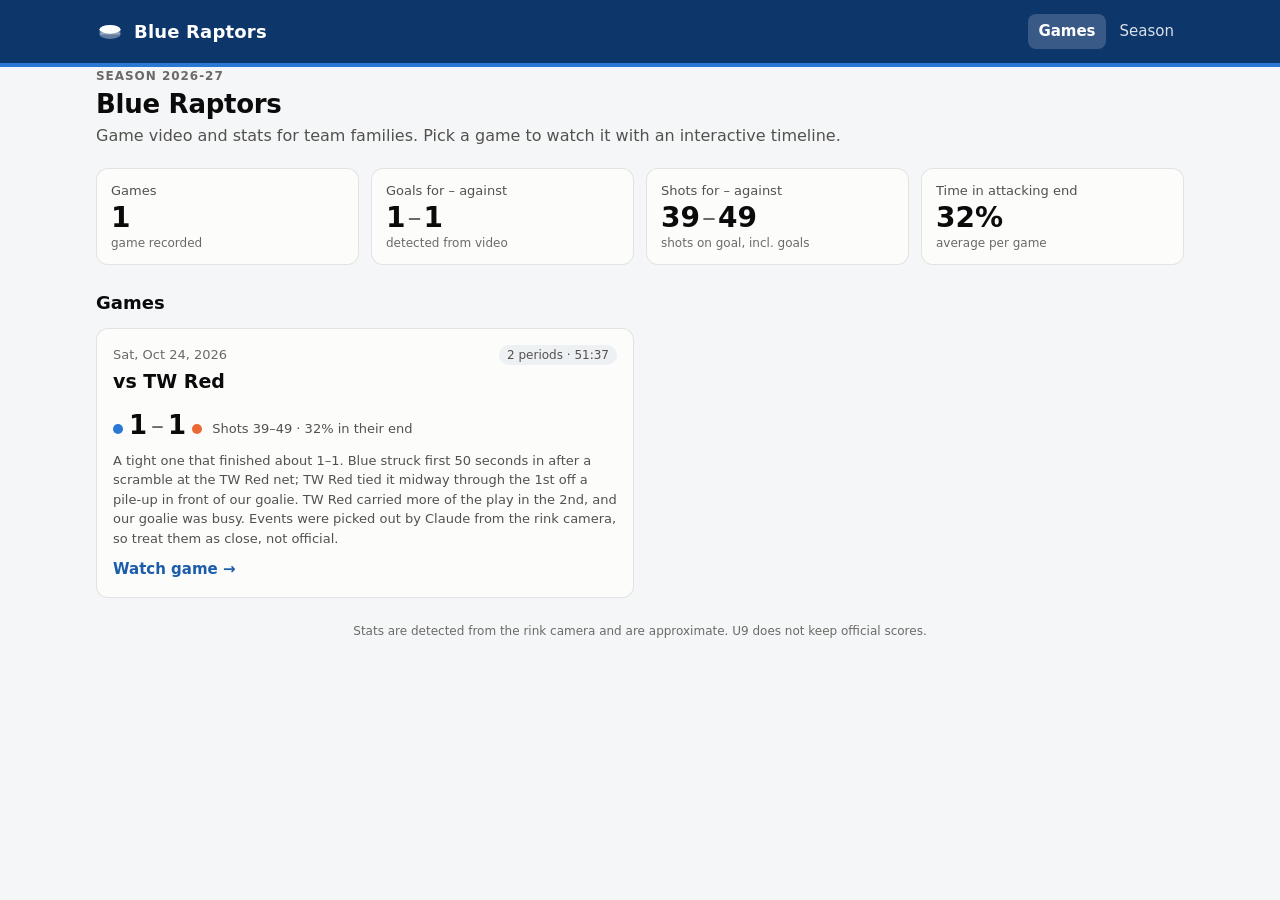
==== index.html @ 78562373 "Blue Raptors game video and stats site First game: Oct 24 vs TW Red, with events from a review of th" ====
<!doctype html>
<html lang="en">
<head>
<meta charset="utf-8">
<meta name="viewport" content="width=device-width, initial-scale=1">
<meta name="color-scheme" content="light dark">
<title>Blue Raptors</title>
<link rel="icon" href="data:image/svg+xml,%3Csvg xmlns='http://www.w3.org/2000/svg' viewBox='0 0 32 32'%3E%3Cellipse cx='16' cy='20' rx='12' ry='5' fill='%230d366b'/%3E%3Crect x='4' y='14' width='24' height='6' fill='%230d366b'/%3E%3Cellipse cx='16' cy='14' rx='12' ry='5' fill='%232a78d6'/%3E%3C/svg%3E">
<link rel="stylesheet" href="css/style.css">
</head>
<body>
<header class="site-header">
  <div class="wrap">
    <a class="brand" href="./">
      <svg width="28" height="28" viewBox="0 0 32 32" aria-hidden="true"><ellipse cx="16" cy="20" rx="12" ry="5" fill="#fff" opacity=".35"/><rect x="4" y="14" width="24" height="6" fill="#fff" opacity=".35"/><ellipse cx="16" cy="14" rx="12" ry="5" fill="#fff"/></svg>
      <span data-team-name>U9 Hockey</span>
    </a>
    <nav class="nav" aria-label="Main">
      <a href="./" aria-current="page">Games</a>
      <a href="season.html">Season</a>
    </nav>
  </div>
</header>
<main class="wrap" id="main">
  <p class="kicker">Season 2026-27</p>
  <h1 data-team-name>U9 Hockey</h1>
  <p class="lede">Game video and stats for team families. Pick a game to watch it with an interactive timeline.</p>
  <section aria-labelledby="totals-h">
    <h2 id="totals-h" class="sr-only">Season totals</h2>
    <div class="tiles" id="totals"></div>
  </section>
  <section class="section" aria-labelledby="games-h">
    <h2 id="games-h">Games</h2>
    <div class="games" id="games"><p class="empty">Loading games...</p></div>
  </section>
</main>
<footer class="footer wrap">Stats are detected from the rink camera and are approximate. U9 does not keep official scores.</footer>
<script src="js/common.js"></script>
<script src="js/home.js"></script>
</body>
</html>
---- css/style.css ----
/* U9 hockey game site - one stylesheet, light + dark via prefers-color-scheme */
:root {
  color-scheme: light dark;
  --page: #f4f6f8;
  --surface: #fcfcfb;
  --surface-2: #eef1f4;
  --ink: #0b0b0b;
  --ink-2: #52514e;
  --muted: #6b6a66;          /* 5:1 on surface, used for axis + small labels */
  --grid: #e1e0d9;
  --axis: #c3c2b7;
  --border: rgba(11, 11, 11, 0.10);
  --us: #2a78d6;             /* our team (blue)  - categorical slot 1 */
  --them: #eb6834;           /* opponent         - categorical slot 2 */
  --us-wash: rgba(42, 120, 214, 0.22);
  --them-wash: rgba(235, 104, 52, 0.22);
  --neutral-zone: #c9c8c2;
  --accent: #1c5cab;         /* links / buttons, AA on light */
  --accent-ink: #ffffff;
  --header-bg: #0d366b;
  --header-ink: #ffffff;
  --focus: #2a78d6;
  --warn-bg: #fff4dc;
  --warn-ink: #5a3d00;
  --radius: 12px;
  --gutter: 16px;
  --font: system-ui, -apple-system, "Segoe UI", Roboto, sans-serif;
}
@media (prefers-color-scheme: dark) {
  :root {
    --page: #0d0d0d;
    --surface: #1a1a19;
    --surface-2: #242423;
    --ink: #f0efec;
    --ink-2: #c3c2b7;
    --muted: #9a9890;
    --grid: #2c2c2a;
    --axis: #45453f;
    --border: rgba(255, 255, 255, 0.10);
    --us: #3987e5;
    --them: #d95926;
    --us-wash: rgba(57, 135, 229, 0.28);
    --them-wash: rgba(217, 89, 38, 0.28);
    --neutral-zone: #55554f;
    --accent: #86b6ef;
    --accent-ink: #0b0b0b;
    --header-bg: #0f2747;
    --header-ink: #f0efec;
    --focus: #86b6ef;
    --warn-bg: #3a2c0c;
    --warn-ink: #ffe3a3;
  }
}

* { box-sizing: border-box; }
html { -webkit-text-size-adjust: 100%; }
body {
  margin: 0;
  background: var(--page);
  color: var(--ink);
  font: 16px/1.5 var(--font);
  overflow-x: hidden;
}
a { color: var(--accent); }
:focus-visible { outline: 2px solid var(--focus); outline-offset: 2px; }
.wrap { max-width: 1120px; margin: 0 auto; padding: 0 var(--gutter); }
.sr-only { position: absolute; width: 1px; height: 1px; overflow: hidden; clip: rect(0 0 0 0); white-space: nowrap; }
.tnum { font-variant-numeric: tabular-nums; }

/* ---------- header ---------- */
.site-header { background: var(--header-bg); color: var(--header-ink); border-bottom: 4px solid var(--us); }
.site-header .wrap { display: flex; align-items: center; gap: 12px; padding-top: 14px; padding-bottom: 14px; flex-wrap: wrap; }
.brand { display: flex; align-items: center; gap: 10px; color: inherit; text-decoration: none; font-weight: 700; font-size: 18px; letter-spacing: .01em; min-width: 0; }
.brand svg { flex: none; }
.nav { margin-left: auto; display: flex; gap: 4px; }
.nav a { color: inherit; text-decoration: none; padding: 6px 10px; border-radius: 8px; font-size: 15px; opacity: .85; }
.nav a:hover { background: rgba(255,255,255,.12); opacity: 1; }
.nav a[aria-current="page"] { background: rgba(255,255,255,.18); opacity: 1; font-weight: 600; }

main { padding: 20px 0 48px; }
h1 { font-size: 26px; line-height: 1.2; margin: 0 0 4px; letter-spacing: -.01em; }
h2 { font-size: 18px; margin: 0 0 12px; }
h3 { font-size: 15px; margin: 0 0 8px; color: var(--ink-2); font-weight: 600; }
.lede { color: var(--ink-2); margin: 0 0 20px; }
.kicker { text-transform: uppercase; font-size: 12px; letter-spacing: .08em; color: var(--muted); font-weight: 700; margin: 0 0 4px; }

.card { background: var(--surface); border: 1px solid var(--border); border-radius: var(--radius); padding: 16px; min-width: 0; }
.section { margin-top: 24px; }
.grid-2 { display: grid; gap: 16px; grid-template-columns: minmax(0, 1fr); }
@media (min-width: 900px) { .grid-2 { grid-template-columns: minmax(0, 1fr) minmax(0, 1fr); } }

/* ---------- stat tiles ---------- */
.tiles { display: grid; grid-template-columns: repeat(2, minmax(0, 1fr)); gap: 12px; }
@media (min-width: 720px) { .tiles { grid-template-columns: repeat(4, minmax(0, 1fr)); } }
.tile { background: var(--surface); border: 1px solid var(--border); border-radius: var(--radius); padding: 12px 14px; min-width: 0; }
.tile .label { font-size: 13px; color: var(--ink-2); }
.tile .value { font-size: 28px; font-weight: 650; line-height: 1.15; margin-top: 2px; }
.tile .value .sep { color: var(--muted); font-weight: 400; padding: 0 2px; }
.tile .sub { font-size: 12px; color: var(--muted); }

/* team keys (identity is never colour alone: always paired with text) */
.key { display: inline-block; width: 10px; height: 10px; border-radius: 50%; vertical-align: baseline; margin-right: 6px; flex: none; }
.key.us { background: var(--us); }
.key.them { background: var(--them); }
.key.neutral { background: var(--neutral-zone); }
.key.line { width: 14px; height: 3px; border-radius: 2px; vertical-align: middle; }
.legend { display: flex; flex-wrap: wrap; gap: 6px 16px; font-size: 13px; color: var(--ink-2); margin: 0 0 8px; align-items: center; }
.legend span { display: inline-flex; align-items: center; }

/* ---------- game cards ---------- */
.games { display: grid; gap: 12px; grid-template-columns: minmax(0, 1fr); }
@media (min-width: 720px) { .games { grid-template-columns: repeat(2, minmax(0, 1fr)); } }
.game-card { display: block; text-decoration: none; color: inherit; transition: border-color .15s, transform .15s; }
.game-card:hover { border-color: var(--us); transform: translateY(-1px); }
.game-card .top { display: flex; justify-content: space-between; align-items: baseline; gap: 8px; }
.game-card .date { font-size: 13px; color: var(--muted); }
.game-card .opp { font-size: 19px; font-weight: 650; margin: 2px 0 10px; }
.scoreline { display: flex; align-items: center; gap: 10px; font-size: 15px; flex-wrap: wrap; }
.score { font-size: 26px; font-weight: 700; }
.score .dash { color: var(--muted); padding: 0 4px; font-weight: 400; }
.game-card .meta { font-size: 13px; color: var(--ink-2); margin-top: 6px; }
.game-card .go { margin-top: 10px; font-weight: 600; color: var(--accent); font-size: 15px; }
.pill { display: inline-block; font-size: 12px; padding: 1px 8px; border-radius: 999px; background: var(--surface-2); color: var(--ink-2); }

/* ---------- buttons / chips ---------- */
.btn { font: inherit; font-size: 15px; display: inline-flex; align-items: center; gap: 6px; min-height: 40px; padding: 6px 14px; border-radius: 10px; border: 1px solid var(--border); background: var(--surface-2); color: var(--ink); cursor: pointer; }
.btn:hover { border-color: var(--axis); }
.btn.primary { background: var(--accent); color: var(--accent-ink); border-color: transparent; font-weight: 600; }
.btn:disabled { opacity: .5; cursor: not-allowed; }
.chips { display: flex; flex-wrap: wrap; gap: 6px; }
.chip { font: inherit; font-size: 13px; display: inline-flex; align-items: center; gap: 6px; min-height: 32px; padding: 3px 10px; border-radius: 999px; border: 1px solid var(--border); background: transparent; color: var(--ink-2); cursor: pointer; }
.chip[aria-pressed="true"] { background: var(--surface-2); color: var(--ink); border-color: var(--axis); font-weight: 600; }
.chip[aria-pressed="false"] { opacity: .65; text-decoration: line-through; }
.chip svg { flex: none; }
.filters { display: flex; flex-direction: column; gap: 8px; margin-bottom: 12px; }
.filters .row { display: flex; gap: 8px; align-items: center; flex-wrap: wrap; }
.filters .row > .lbl { font-size: 12px; color: var(--muted); text-transform: uppercase; letter-spacing: .06em; font-weight: 700; width: 48px; }

/* ---------- video ---------- */
.player { position: relative; background: #000; border-radius: var(--radius); overflow: hidden; aspect-ratio: 16 / 9; }
.player video { display: block; width: 100%; height: 100%; background: #000; }
.video-missing { aspect-ratio: 16 / 9; display: flex; flex-direction: column; justify-content: center; align-items: center; text-align: center; gap: 6px; padding: 20px; border-radius: var(--radius); background: var(--warn-bg); color: var(--warn-ink); border: 1px solid var(--border); }
.video-missing strong { font-size: 18px; }
.video-missing p { margin: 0; max-width: 46ch; font-size: 14px; }
.video-missing code { font-size: 12px; word-break: break-all; }
@media (max-width: 480px) { .video-missing { aspect-ratio: auto; min-height: 180px; } }
.controls { display: flex; flex-wrap: wrap; gap: 8px; align-items: center; margin-top: 10px; }
.controls .now { margin-left: auto; font-size: 14px; color: var(--ink-2); }
@media (max-width: 480px) {
  .controls { gap: 6px; }
  .controls .btn { padding: 6px 10px; }
  .controls .now { flex-basis: 100%; margin-left: 0; }
}
.kbd-hint { font-size: 12px; color: var(--muted); margin-top: 6px; }
kbd { font: 12px/1 var(--font); border: 1px solid var(--axis); border-bottom-width: 2px; border-radius: 4px; padding: 2px 5px; background: var(--surface); color: var(--ink); }

/* highlights bar */
.hl-bar { display: none; margin-top: 10px; padding: 10px 12px; border-radius: 10px; background: var(--surface-2); border: 1px solid var(--border); gap: 8px; align-items: center; flex-wrap: wrap; }
.hl-bar.on { display: flex; }
.hl-bar .hl-text { flex: 1 1 180px; min-width: 0; font-size: 14px; }
.hl-bar .hl-text b { display: block; }
.hl-progress { height: 4px; border-radius: 2px; background: var(--grid); overflow: hidden; flex-basis: 100%; }
.hl-progress i { display: block; height: 100%; width: 0; background: var(--us); }

/* ---------- timeline ---------- */
.timeline-wrap { margin-top: 14px; }
.timeline { position: relative; height: 76px; background: var(--surface); border: 1px solid var(--border); border-radius: 10px; cursor: pointer; touch-action: manipulation; user-select: none; }
.timeline .lane { position: absolute; left: 50px; right: 0; height: 1px; background: var(--grid); }
.timeline .lane-us { top: 22px; }
.timeline .lane-them { top: 50px; }
.timeline .lane-label { position: absolute; left: 8px; font-size: 11px; color: var(--ink-2); font-weight: 600; pointer-events: none; display: flex; align-items: center; }
.timeline .lane-label .key { margin-right: 4px; width: 8px; height: 8px; }
.timeline .track { position: absolute; left: 50px; right: 12px; top: 0; bottom: 0; }
.timeline .period-line { position: absolute; top: 0; bottom: 0; width: 1px; background: var(--axis); pointer-events: none; }
.timeline .period-label { position: absolute; top: 2px; font-size: 10px; color: var(--muted); pointer-events: none; padding-left: 4px; }
.timeline .progress { position: absolute; left: 0; top: 0; bottom: 0; background: var(--surface-2); pointer-events: none; }
.timeline .playhead { position: absolute; top: 0; bottom: 0; width: 2px; margin-left: -1px; background: var(--ink); pointer-events: none; }
.marker { position: absolute; width: 24px; height: 24px; margin: -12px 0 0 -12px; padding: 0; border: 0; background: transparent; cursor: pointer; display: grid; place-items: center; }
.marker svg { display: block; transition: transform .1s; }
.marker:hover svg, .marker:focus-visible svg, .marker.active svg { transform: scale(1.35); }
.marker.goal { z-index: 3; }
.timeline-axis { position: relative; height: 18px; margin: 0 12px 0 50px; font-size: 11px; color: var(--muted); }
.timeline-axis span { position: absolute; transform: translateX(-50%); white-space: nowrap; }
.timeline-axis span:first-child { transform: none; }
.timeline-axis span:last-child { transform: translateX(-100%); }

/* tooltip (shared) */
.tip { position: fixed; z-index: 50; pointer-events: none; background: var(--surface); color: var(--ink); border: 1px solid var(--border); box-shadow: 0 4px 16px rgba(0,0,0,.18); border-radius: 8px; padding: 6px 9px; font-size: 13px; line-height: 1.35; max-width: 240px; opacity: 0; transition: opacity .08s; }
.tip.show { opacity: 1; }
.tip .tv { font-weight: 650; }
.tip .tl { color: var(--ink-2); }
.tip .row { display: flex; align-items: center; gap: 6px; }

/* ---------- event list ---------- */
.event-list { margin: 0; padding: 0; list-style: none; }
.period-group + .period-group { margin-top: 14px; }
.period-head { display: flex; justify-content: space-between; align-items: baseline; font-size: 13px; font-weight: 700; text-transform: uppercase; letter-spacing: .06em; color: var(--muted); padding: 4px 0 6px; border-bottom: 1px solid var(--grid); }
.ev { display: grid; grid-template-columns: 52px 22px minmax(0, 1fr) auto; gap: 4px 8px; align-items: center; width: 100%; text-align: left; font: inherit; color: inherit; background: transparent; border: 0; border-bottom: 1px solid var(--grid); padding: 9px 4px; cursor: pointer; }
.ev:hover { background: var(--surface-2); }
.ev.active { background: var(--us-wash); }
.ev .time { font-size: 14px; font-weight: 600; }
.ev .what { min-width: 0; }
.ev .what b { font-size: 14px; font-weight: 600; }
.ev .what span { display: block; font-size: 13px; color: var(--ink-2); overflow-wrap: anywhere; }
.conf { font-size: 11px; color: var(--muted); display: inline-flex; gap: 3px; align-items: center; white-space: nowrap; }
.conf i { width: 6px; height: 6px; border-radius: 50%; border: 1px solid var(--muted); display: inline-block; }
.conf i.on { background: var(--muted); }
.empty { color: var(--muted); font-size: 14px; padding: 12px 0; }
.event-scroll { max-height: 560px; overflow-y: auto; overscroll-behavior: contain; }

/* ---------- stats table ---------- */
.table-scroll { overflow-x: auto; }
table.stats { width: 100%; border-collapse: collapse; font-size: 14px; }
table.stats th, table.stats td { padding: 7px 6px; text-align: right; border-bottom: 1px solid var(--grid); font-variant-numeric: tabular-nums; }
table.stats th:first-child, table.stats td:first-child { text-align: left; }
table.stats thead th { font-size: 12px; color: var(--muted); font-weight: 600; text-transform: uppercase; letter-spacing: .04em; }
table.stats tbody th { font-weight: 600; }
table.stats td.us { font-weight: 650; }
table.stats tr.group th { padding-top: 14px; color: var(--ink-2); }

/* ---------- charts ---------- */
.chart { position: relative; width: 100%; }
.chart svg { display: block; width: 100%; height: auto; overflow: visible; }
.chart text { font-family: var(--font); }
.axis-text { fill: var(--muted); font-size: 11px; }
.grid-line { stroke: var(--grid); stroke-width: 1; }
.zero-line { stroke: var(--axis); stroke-width: 1; }
.chart-note { font-size: 12px; color: var(--muted); margin-top: 6px; }
.zone-bar { display: flex; gap: 2px; height: 28px; border-radius: 6px; overflow: hidden; }
.zone-bar > div { position: relative; min-width: 2px; display: flex; align-items: center; justify-content: center; font-size: 12px; font-weight: 650; color: #fff; }
.zone-bar > .z-our { background: var(--them); }
.zone-bar > .z-neu { background: var(--neutral-zone); color: #0b0b0b; }
.zone-bar > .z-their { background: var(--us); }
.zone-row { display: grid; grid-template-columns: 74px minmax(0, 1fr); gap: 10px; align-items: center; margin-bottom: 8px; font-size: 13px; color: var(--ink-2); }
details.data-table { margin-top: 10px; font-size: 14px; }
details.data-table summary { cursor: pointer; color: var(--accent); font-size: 13px; }

.notice { padding: 12px 14px; border-radius: 10px; background: var(--warn-bg); color: var(--warn-ink); }
.footer { color: var(--muted); font-size: 12px; padding: 24px 0; text-align: center; }

/* game page layout */
.game-layout { display: grid; gap: 16px; grid-template-columns: minmax(0, 1fr); }
@media (min-width: 1000px) {
  .game-layout { grid-template-columns: minmax(0, 1.6fr) minmax(0, 1fr); align-items: start; }
  .game-layout .side { position: sticky; top: 12px; }
}
table.stats td, table.stats thead th { white-space: nowrap; }
@media (max-width: 480px) {
  table.stats { font-size: 13px; }
  table.stats th, table.stats td { padding: 6px 4px; }
  table.stats thead th { letter-spacing: 0; font-size: 11px; }
}
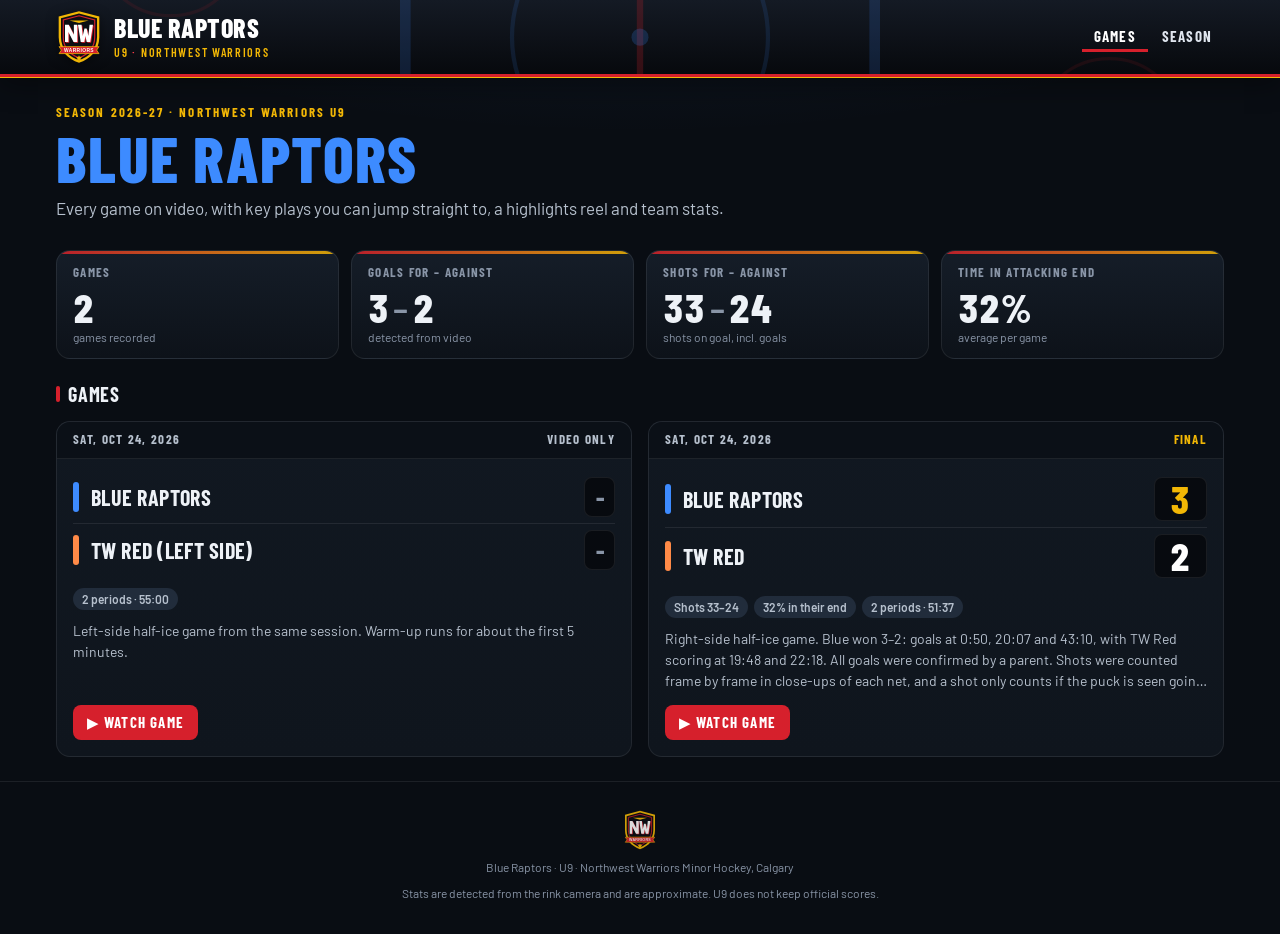
==== commit 6d2de2be: "Redesign playback and add Northwest Warriors branding Playback: - One control bar attached under the" ====
--- a/index.html
+++ b/index.html
@@ -3,17 +3,24 @@
 <head>
 <meta charset="utf-8">
 <meta name="viewport" content="width=device-width, initial-scale=1">
-<meta name="color-scheme" content="light dark">
-<title>Blue Raptors</title>
-<link rel="icon" href="data:image/svg+xml,%3Csvg xmlns='http://www.w3.org/2000/svg' viewBox='0 0 32 32'%3E%3Cellipse cx='16' cy='20' rx='12' ry='5' fill='%230d366b'/%3E%3Crect x='4' y='14' width='24' height='6' fill='%230d366b'/%3E%3Cellipse cx='16' cy='14' rx='12' ry='5' fill='%232a78d6'/%3E%3C/svg%3E">
+<meta name="color-scheme" content="dark">
+<meta name="theme-color" content="#07090d">
+<title>Blue Raptors · U9 · Northwest Warriors</title>
+<link rel="icon" type="image/svg+xml" href="img/nw-warriors-logo.svg">
+<link rel="preconnect" href="https://fonts.googleapis.com">
+<link rel="preconnect" href="https://fonts.gstatic.com" crossorigin>
+<link rel="stylesheet" href="https://fonts.googleapis.com/css2?family=Barlow+Condensed:wght@500;600;700;800&amp;family=Barlow:wght@400;500;600;700&amp;display=swap">
 <link rel="stylesheet" href="css/style.css">
 </head>
-<body>
+<body class="page-home">
 <header class="site-header">
   <div class="wrap">
     <a class="brand" href="./">
-      <svg width="28" height="28" viewBox="0 0 32 32" aria-hidden="true"><ellipse cx="16" cy="20" rx="12" ry="5" fill="#fff" opacity=".35"/><rect x="4" y="14" width="24" height="6" fill="#fff" opacity=".35"/><ellipse cx="16" cy="14" rx="12" ry="5" fill="#fff"/></svg>
-      <span data-team-name>U9 Hockey</span>
+      <img class="crest" src="img/nw-warriors-logo.svg" alt="Northwest Warriors" width="46" height="54">
+      <span class="brand-text">
+        <span class="brand-team" data-team-name>Blue Raptors</span>
+        <span class="brand-sub">U9<span class="dot">&middot;</span>Northwest Warriors</span>
+      </span>
     </a>
     <nav class="nav" aria-label="Main">
       <a href="./" aria-current="page">Games</a>
@@ -22,9 +29,11 @@
   </div>
 </header>
 <main class="wrap" id="main">
-  <p class="kicker">Season 2026-27</p>
-  <h1 data-team-name>U9 Hockey</h1>
-  <p class="lede">Game video and stats for team families. Pick a game to watch it with an interactive timeline.</p>
+  <section class="hero">
+    <p class="kicker">Season 2026-27 &middot; Northwest Warriors U9</p>
+    <h1><span class="accent" data-team-name>Blue Raptors</span></h1>
+    <p class="lede">Every game on video, with key plays you can jump straight to, a highlights reel and team stats.</p>
+  </section>
   <section aria-labelledby="totals-h">
     <h2 id="totals-h" class="sr-only">Season totals</h2>
     <div class="tiles" id="totals"></div>
@@ -34,7 +43,11 @@
     <div class="games" id="games"><p class="empty">Loading games...</p></div>
   </section>
 </main>
-<footer class="footer wrap">Stats are detected from the rink camera and are approximate. U9 does not keep official scores.</footer>
+<footer class="footer">
+  <img src="img/nw-warriors-logo.svg" alt="" width="34" height="40">
+  <span>Blue Raptors &middot; U9 &middot; Northwest Warriors Minor Hockey, Calgary</span>
+  <span>Stats are detected from the rink camera and are approximate. U9 does not keep official scores.</span>
+</footer>
 <script src="js/common.js"></script>
 <script src="js/home.js"></script>
 </body>
--- a/css/style.css
+++ b/css/style.css
@@ -1,101 +1,120 @@
-/* U9 hockey game site - one stylesheet, light + dark via prefers-color-scheme */
+/* Blue Raptors U9 · Northwest Warriors - one stylesheet, a deliberate dark "arena" theme.
+   Brand: Warriors black / red / gold, with the team's blue for "us" in every chart. */
 :root {
-  color-scheme: light dark;
-  --page: #f4f6f8;
-  --surface: #fcfcfb;
-  --surface-2: #eef1f4;
-  --ink: #0b0b0b;
-  --ink-2: #52514e;
-  --muted: #6b6a66;          /* 5:1 on surface, used for axis + small labels */
-  --grid: #e1e0d9;
-  --axis: #c3c2b7;
-  --border: rgba(11, 11, 11, 0.10);
-  --us: #2a78d6;             /* our team (blue)  - categorical slot 1 */
-  --them: #eb6834;           /* opponent         - categorical slot 2 */
-  --us-wash: rgba(42, 120, 214, 0.22);
-  --them-wash: rgba(235, 104, 52, 0.22);
-  --neutral-zone: #c9c8c2;
-  --accent: #1c5cab;         /* links / buttons, AA on light */
-  --accent-ink: #ffffff;
-  --header-bg: #0d366b;
-  --header-ink: #ffffff;
-  --focus: #2a78d6;
-  --warn-bg: #fff4dc;
-  --warn-ink: #5a3d00;
-  --radius: 12px;
+  color-scheme: dark;
+  --page: #090d13;
+  --surface: #111821;
+  --surface-2: #18212d;
+  --surface-3: #212c3b;
+  --ink: #eef2f7;
+  --ink-2: #b6c0cd;
+  --muted: #8995a7;          /* 5.6:1 on --surface */
+  --grid: #222d3c;
+  --axis: #3a4a5f;
+  --border: rgba(255, 255, 255, 0.08);
+  --border-2: rgba(255, 255, 255, 0.16);
+  --us: #3d8bff;             /* our team (blue)  - categorical slot 1 */
+  --them: #ff8a47;           /* opponent         - categorical slot 2 */
+  --us-wash: rgba(61, 139, 255, 0.26);
+  --them-wash: rgba(255, 138, 71, 0.22);
+  --neutral-zone: #5a6575;
+  --red: #d6202c;            /* Warriors red */
+  --red-hi: #ff3e4a;
+  --gold: #f2b705;           /* Warriors gold */
+  --gold-ink: #1b1400;
+  --accent: #7db6ff;         /* links */
+  --accent-ink: #06101f;
+  --focus: #f2b705;
+  --warn-bg: #2c2410;
+  --warn-ink: #ffe3a3;
+  --radius: 14px;
+  --radius-sm: 10px;
   --gutter: 16px;
-  --font: system-ui, -apple-system, "Segoe UI", Roboto, sans-serif;
-}
-@media (prefers-color-scheme: dark) {
-  :root {
-    --page: #0d0d0d;
-    --surface: #1a1a19;
-    --surface-2: #242423;
-    --ink: #f0efec;
-    --ink-2: #c3c2b7;
-    --muted: #9a9890;
-    --grid: #2c2c2a;
-    --axis: #45453f;
-    --border: rgba(255, 255, 255, 0.10);
-    --us: #3987e5;
-    --them: #d95926;
-    --us-wash: rgba(57, 135, 229, 0.28);
-    --them-wash: rgba(217, 89, 38, 0.28);
-    --neutral-zone: #55554f;
-    --accent: #86b6ef;
-    --accent-ink: #0b0b0b;
-    --header-bg: #0f2747;
-    --header-ink: #f0efec;
-    --focus: #86b6ef;
-    --warn-bg: #3a2c0c;
-    --warn-ink: #ffe3a3;
-  }
+  --font: "Barlow", system-ui, -apple-system, "Segoe UI", Roboto, sans-serif;
+  --display: "Barlow Condensed", "Arial Narrow", "Roboto Condensed", system-ui, sans-serif;
+  /* faint rink markings: centre red line, blue lines and the centre faceoff circle */
+  --rink: url("data:image/svg+xml,%3Csvg xmlns='http://www.w3.org/2000/svg' viewBox='0 0 1200 400' preserveAspectRatio='xMidYMid slice'%3E%3Cg fill='none' stroke-width='6'%3E%3Cpath d='M600 0v400' stroke='%23d6202c' stroke-opacity='.22'/%3E%3Cpath d='M380 0v400M820 0v400' stroke='%233d8bff' stroke-opacity='.16' stroke-width='10'/%3E%3Ccircle cx='600' cy='200' r='120' stroke='%233d8bff' stroke-opacity='.12' stroke-width='4'/%3E%3Ccircle cx='600' cy='200' r='8' fill='%233d8bff' fill-opacity='.2' stroke='none'/%3E%3Ccircle cx='160' cy='110' r='70' stroke='%23d6202c' stroke-opacity='.1' stroke-width='3'/%3E%3Ccircle cx='1040' cy='290' r='70' stroke='%23d6202c' stroke-opacity='.1' stroke-width='3'/%3E%3C/g%3E%3C/svg%3E");
 }
 
 * { box-sizing: border-box; }
 html { -webkit-text-size-adjust: 100%; }
 body {
   margin: 0;
-  background: var(--page);
   color: var(--ink);
   font: 16px/1.5 var(--font);
-  overflow-x: hidden;
+  background:
+    radial-gradient(1100px 420px at 50% -160px, rgba(61, 139, 255, .13), transparent 70%),
+    var(--page);
+  background-repeat: no-repeat;
+  overflow-x: clip;
+  min-height: 100vh;
 }
 a { color: var(--accent); }
 :focus-visible { outline: 2px solid var(--focus); outline-offset: 2px; }
-.wrap { max-width: 1120px; margin: 0 auto; padding: 0 var(--gutter); }
+.wrap { max-width: 1200px; margin: 0 auto; padding: 0 var(--gutter); }
+.wrap-wide { max-width: 1840px; margin: 0 auto; padding: 0 var(--gutter); }
 .sr-only { position: absolute; width: 1px; height: 1px; overflow: hidden; clip: rect(0 0 0 0); white-space: nowrap; }
 .tnum { font-variant-numeric: tabular-nums; }
-
-/* ---------- header ---------- */
-.site-header { background: var(--header-bg); color: var(--header-ink); border-bottom: 4px solid var(--us); }
-.site-header .wrap { display: flex; align-items: center; gap: 12px; padding-top: 14px; padding-bottom: 14px; flex-wrap: wrap; }
-.brand { display: flex; align-items: center; gap: 10px; color: inherit; text-decoration: none; font-weight: 700; font-size: 18px; letter-spacing: .01em; min-width: 0; }
-.brand svg { flex: none; }
-.nav { margin-left: auto; display: flex; gap: 4px; }
-.nav a { color: inherit; text-decoration: none; padding: 6px 10px; border-radius: 8px; font-size: 15px; opacity: .85; }
-.nav a:hover { background: rgba(255,255,255,.12); opacity: 1; }
-.nav a[aria-current="page"] { background: rgba(255,255,255,.18); opacity: 1; font-weight: 600; }
-
+button { font-family: inherit; }
+
+/* ---------- header band ---------- */
+.site-header {
+  position: relative;
+  color: #fff;
+  background: var(--rink) center / cover no-repeat, linear-gradient(180deg, #141a24 0%, #07090d 100%);
+  border-bottom: 3px solid var(--red);
+  box-shadow: 0 1px 0 var(--gold), 0 8px 24px rgba(0, 0, 0, .35);
+}
+.site-header .wrap, .site-header .wrap-wide { display: flex; align-items: center; gap: 12px; padding-top: 10px; padding-bottom: 10px; }
+.brand { display: flex; align-items: center; gap: 12px; color: inherit; text-decoration: none; min-width: 0; }
+.brand .crest { flex: none; width: 46px; height: auto; filter: drop-shadow(0 2px 6px rgba(0, 0, 0, .5)); }
+.brand-text { display: flex; flex-direction: column; min-width: 0; line-height: 1; }
+.brand-team { font: 800 26px/1 var(--display); text-transform: uppercase; letter-spacing: .02em; white-space: nowrap; }
+.brand-sub { font: 600 12px/1.2 var(--display); text-transform: uppercase; letter-spacing: .14em; color: var(--gold); margin-top: 4px; white-space: nowrap; }
+.brand-sub .dot { color: var(--red-hi); padding: 0 4px; }
+.nav { margin-left: auto; display: flex; gap: 2px; }
+.nav a { color: #dfe5ee; text-decoration: none; padding: 8px 12px; border-radius: 8px; font: 700 15px/1 var(--display); text-transform: uppercase; letter-spacing: .08em; }
+.nav a:hover { background: rgba(255, 255, 255, .08); color: #fff; }
+.nav a[aria-current="page"] { color: #fff; box-shadow: inset 0 -3px 0 var(--red); border-radius: 8px 8px 0 0; }
+@media (max-width: 520px) {
+  .brand { gap: 8px; }
+  .brand .crest { width: 36px; }
+  .brand-team { font-size: 20px; }
+  .brand-sub { font-size: 10.5px; letter-spacing: .1em; }
+  .nav a { padding: 8px 7px; font-size: 13px; letter-spacing: .05em; }
+}
+
+/* ---------- type ---------- */
 main { padding: 20px 0 48px; }
-h1 { font-size: 26px; line-height: 1.2; margin: 0 0 4px; letter-spacing: -.01em; }
-h2 { font-size: 18px; margin: 0 0 12px; }
-h3 { font-size: 15px; margin: 0 0 8px; color: var(--ink-2); font-weight: 600; }
-.lede { color: var(--ink-2); margin: 0 0 20px; }
-.kicker { text-transform: uppercase; font-size: 12px; letter-spacing: .08em; color: var(--muted); font-weight: 700; margin: 0 0 4px; }
-
-.card { background: var(--surface); border: 1px solid var(--border); border-radius: var(--radius); padding: 16px; min-width: 0; }
-.section { margin-top: 24px; }
+h1, h2, h3 { font-family: var(--display); text-transform: uppercase; letter-spacing: .02em; }
+h1 { font-size: 40px; font-weight: 800; line-height: 1; margin: 0 0 6px; }
+h2 { font-size: 20px; font-weight: 700; margin: 0 0 12px; letter-spacing: .04em; display: flex; align-items: center; gap: 8px; }
+h2::before { content: ""; width: 4px; height: 16px; border-radius: 2px; background: var(--red); flex: none; }
+h3 { font-size: 15px; margin: 0 0 8px; color: var(--ink-2); font-weight: 700; letter-spacing: .06em; }
+.lede { color: var(--ink-2); margin: 0 0 20px; max-width: 70ch; }
+.kicker { font: 700 13px/1.2 var(--display); text-transform: uppercase; letter-spacing: .16em; color: var(--gold); margin: 0 0 6px; }
+.kicker a { color: inherit; text-decoration: none; }
+.kicker a:hover { color: #fff; }
+
+.card { background: linear-gradient(180deg, var(--surface) 0%, #0f151d 100%); border: 1px solid var(--border); border-radius: var(--radius); padding: 18px; min-width: 0; box-shadow: 0 1px 0 rgba(255, 255, 255, .03) inset; }
+.section { margin-top: 20px; }
 .grid-2 { display: grid; gap: 16px; grid-template-columns: minmax(0, 1fr); }
 @media (min-width: 900px) { .grid-2 { grid-template-columns: minmax(0, 1fr) minmax(0, 1fr); } }
 
-/* ---------- stat tiles ---------- */
+/* ---------- hero (home + season) ---------- */
+.hero { position: relative; padding: 28px 0 8px; }
+.hero h1 { font-size: clamp(38px, 6vw, 64px); }
+.hero h1 .accent { color: var(--us); }
+.hero .lede { font-size: 17px; }
+
+/* ---------- stat tiles (scoreboard style) ---------- */
 .tiles { display: grid; grid-template-columns: repeat(2, minmax(0, 1fr)); gap: 12px; }
-@media (min-width: 720px) { .tiles { grid-template-columns: repeat(4, minmax(0, 1fr)); } }
-.tile { background: var(--surface); border: 1px solid var(--border); border-radius: var(--radius); padding: 12px 14px; min-width: 0; }
-.tile .label { font-size: 13px; color: var(--ink-2); }
-.tile .value { font-size: 28px; font-weight: 650; line-height: 1.15; margin-top: 2px; }
-.tile .value .sep { color: var(--muted); font-weight: 400; padding: 0 2px; }
+@media (min-width: 760px) { .tiles { grid-template-columns: repeat(4, minmax(0, 1fr)); } }
+.tile { position: relative; background: linear-gradient(180deg, #151d28, #0d1219); border: 1px solid var(--border); border-radius: var(--radius); padding: 14px 16px 12px; min-width: 0; overflow: hidden; }
+.tile::after { content: ""; position: absolute; left: 0; right: 0; top: 0; height: 3px; background: linear-gradient(90deg, var(--red), var(--gold)); opacity: .85; }
+.tile .label { font: 700 13px/1.2 var(--display); text-transform: uppercase; letter-spacing: .1em; color: var(--muted); }
+.tile .value { font: 800 40px/1.05 var(--display); margin-top: 6px; font-variant-numeric: tabular-nums; letter-spacing: .01em; }
+.tile .value .sep { color: var(--muted); font-weight: 500; padding: 0 4px; }
 .tile .sub { font-size: 12px; color: var(--muted); }
 
 /* team keys (identity is never colour alone: always paired with text) */
@@ -107,64 +126,248 @@
 .legend { display: flex; flex-wrap: wrap; gap: 6px 16px; font-size: 13px; color: var(--ink-2); margin: 0 0 8px; align-items: center; }
 .legend span { display: inline-flex; align-items: center; }
 
-/* ---------- game cards ---------- */
-.games { display: grid; gap: 12px; grid-template-columns: minmax(0, 1fr); }
-@media (min-width: 720px) { .games { grid-template-columns: repeat(2, minmax(0, 1fr)); } }
-.game-card { display: block; text-decoration: none; color: inherit; transition: border-color .15s, transform .15s; }
-.game-card:hover { border-color: var(--us); transform: translateY(-1px); }
-.game-card .top { display: flex; justify-content: space-between; align-items: baseline; gap: 8px; }
-.game-card .date { font-size: 13px; color: var(--muted); }
-.game-card .opp { font-size: 19px; font-weight: 650; margin: 2px 0 10px; }
-.scoreline { display: flex; align-items: center; gap: 10px; font-size: 15px; flex-wrap: wrap; }
-.score { font-size: 26px; font-weight: 700; }
-.score .dash { color: var(--muted); padding: 0 4px; font-weight: 400; }
-.game-card .meta { font-size: 13px; color: var(--ink-2); margin-top: 6px; }
-.game-card .go { margin-top: 10px; font-weight: 600; color: var(--accent); font-size: 15px; }
-.pill { display: inline-block; font-size: 12px; padding: 1px 8px; border-radius: 999px; background: var(--surface-2); color: var(--ink-2); }
+/* ---------- game cards (scoreboards) ---------- */
+.games { display: grid; gap: 16px; grid-template-columns: minmax(0, 1fr); }
+@media (min-width: 760px) { .games { grid-template-columns: repeat(2, minmax(0, 1fr)); } }
+.game-card { display: flex; flex-direction: column; padding: 0; overflow: hidden; text-decoration: none; color: inherit; transition: border-color .15s, transform .15s, box-shadow .15s; }
+.game-card:hover { border-color: var(--border-2); transform: translateY(-2px); box-shadow: 0 10px 30px rgba(0, 0, 0, .4); }
+.gc-top { display: flex; justify-content: space-between; align-items: center; gap: 8px; padding: 10px 16px; background: #0b1017; border-bottom: 1px solid var(--border); font: 700 13px/1.2 var(--display); text-transform: uppercase; letter-spacing: .1em; color: var(--ink-2); }
+.gc-top .status { color: var(--gold); }
+.gc-top .status.video { color: var(--ink-2); }
+.gc-board { padding: 12px 16px 4px; }
+.gc-row { display: grid; grid-template-columns: 6px minmax(0, 1fr) auto; align-items: center; gap: 12px; padding: 6px 0; }
+.gc-row + .gc-row { border-top: 1px solid var(--border); }
+.gc-row .bar { width: 6px; height: 30px; border-radius: 3px; }
+.gc-row.us .bar { background: var(--us); }
+.gc-row.them .bar { background: var(--them); }
+.gc-row .name { font: 700 22px/1.1 var(--display); text-transform: uppercase; letter-spacing: .02em; overflow: hidden; text-overflow: ellipsis; white-space: nowrap; }
+.gc-row .num { font: 800 38px/1 var(--display); font-variant-numeric: tabular-nums; min-width: 1.4em; text-align: center; padding: 2px 8px; border-radius: 8px; background: #070a0f; border: 1px solid var(--border); color: #fff; }
+.gc-row.win .num { color: var(--gold); }
+.gc-row .num.dim { color: var(--muted); font-size: 22px; padding: 8px; }
+.gc-meta { display: flex; flex-wrap: wrap; gap: 6px; padding: 8px 16px 0; }
+.gc-sum { font-size: 14px; color: var(--ink-2); margin: 10px 16px 0; display: -webkit-box; -webkit-line-clamp: 3; -webkit-box-orient: vertical; overflow: hidden; }
+.gc-go { margin: auto 16px 16px; padding-top: 14px; }
+.gc-go span { display: inline-flex; align-items: center; gap: 8px; font: 700 15px/1 var(--display); text-transform: uppercase; letter-spacing: .08em; color: #fff; background: var(--red); padding: 10px 14px; border-radius: 8px; }
+.game-card:hover .gc-go span { background: var(--red-hi); }
+.pill { display: inline-block; font-size: 12px; font-weight: 600; padding: 2px 9px; border-radius: 999px; background: var(--surface-3); color: var(--ink-2); line-height: 1.5; }
 
 /* ---------- buttons / chips ---------- */
-.btn { font: inherit; font-size: 15px; display: inline-flex; align-items: center; gap: 6px; min-height: 40px; padding: 6px 14px; border-radius: 10px; border: 1px solid var(--border); background: var(--surface-2); color: var(--ink); cursor: pointer; }
-.btn:hover { border-color: var(--axis); }
-.btn.primary { background: var(--accent); color: var(--accent-ink); border-color: transparent; font-weight: 600; }
-.btn:disabled { opacity: .5; cursor: not-allowed; }
+.btn { font: 700 15px/1 var(--display); text-transform: uppercase; letter-spacing: .06em; display: inline-flex; align-items: center; justify-content: center; gap: 8px; min-height: 40px; padding: 8px 14px; border-radius: var(--radius-sm); border: 1px solid var(--border-2); background: var(--surface-2); color: var(--ink); cursor: pointer; white-space: nowrap; text-decoration: none; }
+.btn:hover { background: var(--surface-3); }
+.btn.primary { background: var(--red); border-color: transparent; color: #fff; }
+.btn.primary:hover { background: var(--red-hi); }
+.btn.gold { background: var(--gold); border-color: transparent; color: var(--gold-ink); }
+.btn.gold:hover { background: #ffc928; }
+.btn:disabled { opacity: .45; cursor: not-allowed; }
+.btn svg { flex: none; }
 .chips { display: flex; flex-wrap: wrap; gap: 6px; }
-.chip { font: inherit; font-size: 13px; display: inline-flex; align-items: center; gap: 6px; min-height: 32px; padding: 3px 10px; border-radius: 999px; border: 1px solid var(--border); background: transparent; color: var(--ink-2); cursor: pointer; }
-.chip[aria-pressed="true"] { background: var(--surface-2); color: var(--ink); border-color: var(--axis); font-weight: 600; }
-.chip[aria-pressed="false"] { opacity: .65; text-decoration: line-through; }
+.chip { font: inherit; font-size: 13px; display: inline-flex; align-items: center; gap: 6px; min-height: 32px; padding: 3px 10px; border-radius: 999px; border: 1px solid var(--border-2); background: transparent; color: var(--ink-2); cursor: pointer; }
+.chip[aria-pressed="true"] { background: var(--surface-3); color: var(--ink); font-weight: 600; }
+.chip[aria-pressed="false"] { opacity: .55; text-decoration: line-through; }
 .chip svg { flex: none; }
-.filters { display: flex; flex-direction: column; gap: 8px; margin-bottom: 12px; }
+.filters { display: flex; flex-direction: column; gap: 8px; }
 .filters .row { display: flex; gap: 8px; align-items: center; flex-wrap: wrap; }
-.filters .row > .lbl { font-size: 12px; color: var(--muted); text-transform: uppercase; letter-spacing: .06em; font-weight: 700; width: 48px; }
-
-/* ---------- video ---------- */
-.player { position: relative; background: #000; border-radius: var(--radius); overflow: hidden; aspect-ratio: 16 / 9; }
-.player video { display: block; width: 100%; height: 100%; background: #000; }
-.video-missing { aspect-ratio: 16 / 9; display: flex; flex-direction: column; justify-content: center; align-items: center; text-align: center; gap: 6px; padding: 20px; border-radius: var(--radius); background: var(--warn-bg); color: var(--warn-ink); border: 1px solid var(--border); }
-.video-missing strong { font-size: 18px; }
+.filters .row > .lbl { font: 700 12px/1 var(--display); color: var(--muted); text-transform: uppercase; letter-spacing: .1em; width: 44px; }
+
+/* ================= game page ================= */
+.game-main { padding-top: 14px; }
+.gamebar { display: flex; align-items: center; gap: 12px 16px; flex-wrap: wrap; margin-bottom: 14px; }
+.gamebar .back { font: 700 14px/1 var(--display); text-transform: uppercase; letter-spacing: .1em; color: var(--ink-2); text-decoration: none; padding: 8px 2px; }
+.gamebar .back:hover { color: #fff; }
+.gamebar-actions { margin-left: auto; display: flex; gap: 8px; align-items: center; flex-wrap: wrap; }
+.picker select { font: 600 15px/1.2 var(--font); color: var(--ink); background: var(--surface-2); border: 1px solid var(--border-2); border-radius: var(--radius-sm); min-height: 40px; padding: 6px 34px 6px 12px; max-width: 280px; cursor: pointer; appearance: none; -webkit-appearance: none;
+  background-image: url("data:image/svg+xml,%3Csvg xmlns='http://www.w3.org/2000/svg' width='12' height='8' viewBox='0 0 12 8'%3E%3Cpath d='M1 1l5 5 5-5' fill='none' stroke='%23b6c0cd' stroke-width='2'/%3E%3C/svg%3E");
+  background-repeat: no-repeat; background-position: right 12px center; }
+.picker select:hover { border-color: var(--axis); }
+
+/* broadcast score bug */
+.scorebug { display: flex; align-items: stretch; border-radius: 10px; overflow: hidden; border: 1px solid var(--border-2); background: #06090d; box-shadow: 0 6px 20px rgba(0, 0, 0, .35); min-width: 0; }
+.sb-team { display: flex; align-items: center; gap: 10px; padding: 0 0 0 12px; min-width: 0; }
+.sb-team.them { padding: 0 12px 0 0; }
+.sb-team .sw { width: 5px; align-self: stretch; flex: none; margin: 8px 0; border-radius: 3px; }
+.sb-team.us .sw { background: var(--us); }
+.sb-team.them .sw { background: var(--them); }
+.sb-name { font: 800 20px/1 var(--display); text-transform: uppercase; letter-spacing: .03em; white-space: nowrap; overflow: hidden; text-overflow: ellipsis; padding: 12px 0; }
+.sb-name .short { display: none; }
+@media (max-width: 420px) { .sb-name .full { display: none; } .sb-name .short { display: inline; } }
+.sb-score { font: 800 30px/1 var(--display); font-variant-numeric: tabular-nums; min-width: 46px; text-align: center; padding: 8px 10px; background: #000; color: #fff; align-self: stretch; display: flex; align-items: center; justify-content: center; }
+.sb-score.win { color: var(--gold); }
+.sb-mid { display: flex; flex-direction: column; justify-content: center; align-items: center; padding: 4px 12px; background: var(--red); color: #fff; font: 700 12px/1.15 var(--display); text-transform: uppercase; letter-spacing: .12em; text-align: center; white-space: nowrap; }
+.sb-mid b { font-size: 14px; font-weight: 800; }
+.no-stats .sb-mid { background: var(--surface-3); }
+
+/* stage: video + key plays side by side on desktop */
+.stage { display: grid; gap: 16px; grid-template-columns: minmax(0, 1fr); }
+.stage-main { min-width: 0; }
+@media (min-width: 1000px) {
+  .stage { grid-template-columns: minmax(0, 1fr) 360px; }
+  .stage.theatre, .no-stats .stage { grid-template-columns: minmax(0, 1fr); }
+  .stage .plays { position: relative; min-height: 360px; }
+  .stage .plays-inner { position: absolute; inset: 0; }
+  .stage.theatre .plays { min-height: 0; height: 440px; }
+}
+@media (min-width: 1500px) { .stage { grid-template-columns: minmax(0, 1fr) 400px; } }
+
+/* the player */
+.player { position: relative; background: #000; border-radius: var(--radius); overflow: hidden; display: flex; flex-direction: column; border: 1px solid var(--border); box-shadow: 0 18px 50px rgba(0, 0, 0, .5); }
+.vwrap { position: relative; background: #000; line-height: 0; }
+.player video { display: block; width: 100%; aspect-ratio: 1920 / 932; max-height: calc(100vh - 230px); min-height: 180px; object-fit: contain; background: #000; cursor: pointer; }
+.player:fullscreen { border-radius: 0; border: 0; justify-content: center; }
+.player:fullscreen .vwrap { flex: 1 1 auto; min-height: 0; display: flex; }
+.player:fullscreen video { max-height: none; height: 100%; aspect-ratio: auto; }
+.stage.hl-mode .player { border-color: var(--gold); box-shadow: 0 0 0 2px var(--gold), 0 18px 50px rgba(0, 0, 0, .5); }
+.stage.hl-mode .vwrap::before { content: "HIGHLIGHTS"; position: absolute; z-index: 2; top: 12px; left: 12px; padding: 5px 10px; border-radius: 6px; background: var(--gold); color: var(--gold-ink); font: 800 13px/1 var(--display); letter-spacing: .12em; pointer-events: none; }
+/* nothing ever dims or covers the picture on hover; overlays are small and non-interactive */
+.osd { position: absolute; z-index: 3; top: 14px; left: 50%; transform: translateX(-50%); padding: 7px 12px; border-radius: 8px; background: rgba(0, 0, 0, .72); color: #fff; font: 700 16px/1 var(--display); letter-spacing: .06em; pointer-events: none; opacity: 0; transition: opacity .2s; white-space: nowrap; }
+.osd.show { opacity: 1; }
+.bigplay { position: absolute; z-index: 2; left: 50%; top: 50%; width: 76px; height: 76px; margin: -38px 0 0 -38px; border-radius: 50%; border: 2px solid rgba(255, 255, 255, .9); background: rgba(214, 32, 44, .92); color: #fff; display: grid; place-items: center; cursor: pointer; box-shadow: 0 8px 30px rgba(0, 0, 0, .5); }
+.bigplay:hover { background: var(--red-hi); }
+.bigplay[hidden] { display: none; }
+.spinner { position: absolute; z-index: 2; right: 14px; top: 14px; width: 26px; height: 26px; border-radius: 50%; border: 3px solid rgba(255, 255, 255, .25); border-top-color: #fff; animation: spin .8s linear infinite; pointer-events: none; display: none; }
+.player.waiting .spinner { display: block; }
+@keyframes spin { to { transform: rotate(360deg); } }
+
+/* control bar attached under the picture */
+.vbar { background: linear-gradient(180deg, #0d1219, #080b10); padding: 4px 10px 8px; border-top: 1px solid rgba(255, 255, 255, .06); line-height: 1.2; }
+.scrubwrap { position: relative; height: 30px; margin: 0 4px; }
+.scrub-rail { position: absolute; left: 0; right: 0; top: 12px; height: 6px; border-radius: 3px; background: rgba(255, 255, 255, .16); overflow: hidden; pointer-events: none; }
+.scrub-fill { position: absolute; left: 0; top: 0; bottom: 0; width: 0; background: linear-gradient(90deg, var(--red), var(--red-hi)); }
+.scrub-gap { position: absolute; top: 0; bottom: 0; background: repeating-linear-gradient(135deg, rgba(0, 0, 0, .55) 0 3px, rgba(255, 255, 255, .06) 3px 6px); }
+.scrub-ticks { position: absolute; left: 0; right: 0; top: 0; bottom: 0; pointer-events: none; }
+.scrub-ticks i { position: absolute; top: 5px; width: 3px; height: 8px; margin-left: -1.5px; border-radius: 1.5px; }
+.scrub-ticks i.us { background: var(--us); }
+.scrub-ticks i.them { background: var(--them); }
+.scrub-ticks i.goal { top: 1px; height: 12px; width: 4px; margin-left: -2px; box-shadow: 0 0 0 1px #000; }
+.scrub-ticks i.goal::before { content: ""; position: absolute; left: 50%; top: -1px; width: 8px; height: 8px; margin-left: -4px; border-radius: 50%; background: var(--gold); box-shadow: 0 0 0 1.5px #000; }
+.scrub { position: absolute; left: -8px; right: -8px; width: calc(100% + 16px); top: 4px; height: 22px; margin: 0; background: transparent; cursor: pointer; -webkit-appearance: none; appearance: none; touch-action: none; }
+.scrub::-webkit-slider-runnable-track { height: 22px; background: transparent; }
+.scrub::-moz-range-track { height: 22px; background: transparent; }
+.scrub::-webkit-slider-thumb { -webkit-appearance: none; width: 16px; height: 16px; margin-top: 3px; border-radius: 50%; background: #fff; border: 3px solid var(--red); box-shadow: 0 1px 6px rgba(0, 0, 0, .6); }
+.scrub::-moz-range-thumb { width: 12px; height: 12px; border-radius: 50%; background: #fff; border: 3px solid var(--red); }
+.scrub:focus-visible { outline: none; }
+.scrub:focus-visible::-webkit-slider-thumb { box-shadow: 0 0 0 3px var(--gold); }
+.ctl { display: flex; align-items: center; gap: 4px; }
+.ctl .spacer { flex: 1 1 auto; }
+.vbtn { flex: none; display: inline-grid; place-items: center; min-width: 38px; height: 36px; padding: 0 6px; border: 0; border-radius: 8px; background: transparent; color: #e9eef5; cursor: pointer; font: 700 14px/1 var(--display); letter-spacing: .04em; }
+.vbtn:hover { background: rgba(255, 255, 255, .1); color: #fff; }
+.vbtn:disabled { opacity: .35; cursor: not-allowed; }
+.vbtn.play { min-width: 44px; }
+.vbtn svg { display: block; }
+.vbtn .lbl { display: inline-flex; align-items: center; gap: 2px; }
+.vbtn.speed { min-width: 46px; border: 1px solid rgba(255, 255, 255, .2); height: 28px; }
+.now { font: 600 15px/1 var(--display); letter-spacing: .04em; color: #dfe5ee; padding: 0 8px; white-space: nowrap; font-variant-numeric: tabular-nums; }
+.now .dur { color: #8f9bad; }
+.now .per { color: var(--gold); margin-left: 8px; }
+.sep-v { width: 1px; height: 20px; background: rgba(255, 255, 255, .14); margin: 0 4px; flex: none; }
+
+/* highlights strip (inside the player, so it shows in full screen too) */
+.hl-bar { display: none; position: relative; align-items: center; gap: 8px 10px; flex-wrap: wrap; padding: 10px 12px 12px; background: #120f05; border-top: 2px solid var(--gold); line-height: 1.3; }
+.hl-bar.on { display: flex; }
+.hl-bar .hl-text { flex: 1 1 220px; min-width: 0; font-size: 14px; color: var(--ink-2); }
+.hl-bar .hl-text b { display: block; color: #fff; font: 700 16px/1.2 var(--display); text-transform: uppercase; letter-spacing: .04em; }
+.hl-bar .hl-text .n { color: var(--gold); }
+.hl-bar .btn { min-height: 36px; padding: 6px 12px; font-size: 14px; }
+.hl-progress { position: absolute; left: 0; right: 0; bottom: 0; height: 3px; background: rgba(255, 255, 255, .08); }
+.hl-progress i { display: block; height: 100%; width: 0; background: var(--gold); }
+
+.stage-foot { display: flex; flex-wrap: wrap; align-items: center; gap: 8px 16px; margin-top: 10px; }
+.jumps { display: flex; gap: 6px; align-items: center; flex-wrap: wrap; }
+.jumps .lbl { font: 700 12px/1 var(--display); color: var(--muted); text-transform: uppercase; letter-spacing: .12em; margin-right: 2px; }
+.jumps .chip { font: 700 13px/1 var(--display); text-transform: uppercase; letter-spacing: .06em; }
+.kbd-hint { font-size: 12px; color: var(--muted); margin: 0 0 0 auto; }
+kbd { font: 600 11px/1 var(--font); border: 1px solid var(--axis); border-bottom-width: 2px; border-radius: 4px; padding: 2px 5px; background: var(--surface-2); color: var(--ink); }
+@media (hover: none), (max-width: 760px) { .kbd-hint { display: none; } }
+
+.video-missing { aspect-ratio: 1920 / 932; display: flex; flex-direction: column; justify-content: center; align-items: center; text-align: center; gap: 6px; padding: 20px; border-radius: var(--radius); background: var(--warn-bg); color: var(--warn-ink); border: 1px solid var(--border); }
+.video-missing strong { font: 800 22px/1.1 var(--display); text-transform: uppercase; letter-spacing: .04em; }
 .video-missing p { margin: 0; max-width: 46ch; font-size: 14px; }
 .video-missing code { font-size: 12px; word-break: break-all; }
 @media (max-width: 480px) { .video-missing { aspect-ratio: auto; min-height: 180px; } }
-.controls { display: flex; flex-wrap: wrap; gap: 8px; align-items: center; margin-top: 10px; }
-.controls .now { margin-left: auto; font-size: 14px; color: var(--ink-2); }
-@media (max-width: 480px) {
-  .controls { gap: 6px; }
-  .controls .btn { padding: 6px 10px; }
-  .controls .now { flex-basis: 100%; margin-left: 0; }
-}
-.kbd-hint { font-size: 12px; color: var(--muted); margin-top: 6px; }
-kbd { font: 12px/1 var(--font); border: 1px solid var(--axis); border-bottom-width: 2px; border-radius: 4px; padding: 2px 5px; background: var(--surface); color: var(--ink); }
-
-/* highlights bar */
-.hl-bar { display: none; margin-top: 10px; padding: 10px 12px; border-radius: 10px; background: var(--surface-2); border: 1px solid var(--border); gap: 8px; align-items: center; flex-wrap: wrap; }
-.hl-bar.on { display: flex; }
-.hl-bar .hl-text { flex: 1 1 180px; min-width: 0; font-size: 14px; }
-.hl-bar .hl-text b { display: block; }
-.hl-progress { height: 4px; border-radius: 2px; background: var(--grid); overflow: hidden; flex-basis: 100%; }
-.hl-progress i { display: block; height: 100%; width: 0; background: var(--us); }
+
+/* key plays panel */
+.plays-inner { display: flex; flex-direction: column; background: var(--surface); border: 1px solid var(--border); border-radius: var(--radius); overflow: clip; min-height: 0; }
+.plays-head { display: flex; align-items: center; gap: 8px; padding: 12px 14px 10px; border-bottom: 1px solid var(--border); background: #0d131b; flex-wrap: wrap; }
+.plays-head h2 { margin: 0; font-size: 19px; }
+.filter-pop { margin-left: auto; position: relative; }
+.filter-pop summary { list-style: none; cursor: pointer; font: 700 13px/1 var(--display); text-transform: uppercase; letter-spacing: .08em; color: var(--ink-2); padding: 8px 10px; border-radius: 8px; border: 1px solid var(--border-2); display: inline-flex; gap: 6px; align-items: center; }
+.filter-pop summary::-webkit-details-marker { display: none; }
+.filter-pop summary:hover { color: #fff; background: var(--surface-2); }
+.filter-pop[open] summary { background: var(--surface-3); color: #fff; }
+.filter-pop .filters { position: absolute; z-index: 20; right: 0; top: calc(100% + 6px); width: 300px; max-width: calc(100vw - 32px); padding: 12px; background: var(--surface-2); border: 1px solid var(--border-2); border-radius: 12px; box-shadow: 0 14px 40px rgba(0, 0, 0, .55); }
+.filter-pop .dotf { width: 7px; height: 7px; border-radius: 50%; background: var(--gold); display: none; }
+.filter-pop.filtered .dotf { display: inline-block; }
+.event-scroll { flex: 1 1 auto; min-height: 0; overflow-y: auto; overscroll-behavior: contain; scrollbar-width: thin; scrollbar-color: var(--axis) transparent; }
+.event-list { margin: 0; padding: 0; list-style: none; }
+.period-head { position: sticky; top: 0; z-index: 1; display: flex; justify-content: space-between; align-items: center; gap: 8px; padding: 7px 14px; background: #0b1017; border-bottom: 1px solid var(--border); font: 700 13px/1 var(--display); text-transform: uppercase; letter-spacing: .12em; color: var(--muted); }
+.period-head .pj { font: inherit; color: var(--accent); background: none; border: 0; cursor: pointer; padding: 4px 0; letter-spacing: .08em; }
+.period-head .pj:hover { color: #fff; }
+.ev { position: relative; display: grid; grid-template-columns: 50px 22px minmax(0, 1fr) auto; gap: 2px 8px; align-items: center; width: 100%; text-align: left; font: inherit; color: inherit; background: transparent; border: 0; border-bottom: 1px solid var(--border); padding: 9px 14px; cursor: pointer; }
+.ev:hover { background: var(--surface-2); }
+.ev.active { background: linear-gradient(90deg, rgba(242, 183, 5, .16), rgba(242, 183, 5, .04)); }
+.ev.active::before { content: ""; position: absolute; left: 0; top: 0; bottom: 0; width: 4px; background: var(--gold); }
+.ev.goal .what b { color: #fff; }
+.ev .time { font: 700 16px/1 var(--display); letter-spacing: .02em; color: var(--ink-2); }
+.ev.active .time { color: var(--gold); }
+.ev .what { min-width: 0; line-height: 1.3; }
+.ev .what b { font-size: 14px; font-weight: 600; }
+.ev .what span { display: block; font-size: 13px; color: var(--ink-2); overflow-wrap: anywhere; }
+.ev .tag { font: 800 10px/1 var(--display); letter-spacing: .1em; text-transform: uppercase; padding: 3px 5px; border-radius: 4px; background: var(--gold); color: var(--gold-ink); margin-left: 6px; vertical-align: 1px; }
+.ev.goal .tag-goal { background: var(--gold); }
+.conf { display: inline-flex; gap: 3px; align-items: center; }
+.conf i { width: 6px; height: 6px; border-radius: 50%; border: 1px solid var(--muted); display: inline-block; }
+.conf i.on { background: var(--muted); }
+.empty { color: var(--muted); font-size: 14px; padding: 12px 14px; margin: 0; }
+
+/* mobile: full-bleed sticky player, plays list flows in the page under it */
+@media (max-width: 999px) {
+  .stage-main { position: sticky; top: 0; z-index: 10; }
+  .event-scroll { overflow: visible; }
+  .period-head { top: var(--player-h, 0px); }
+}
+@media (max-width: 699px) {
+  .stage-wrap { padding: 0; }
+  .stage { gap: 12px; }
+  .stage-main { margin: 0; }
+  .player { border-radius: 0; border-left: 0; border-right: 0; box-shadow: 0 6px 20px rgba(0, 0, 0, .6); }
+  .player video { max-height: 56vh; }
+  .stage .plays, .stage-foot { margin: 0 var(--gutter); }
+  .gamebar { gap: 10px; }
+  .gamebar .back { display: none; }
+  .scorebug { flex: 1 1 100%; }
+  .sb-team { flex: 1 1 0; gap: 8px; padding-left: 8px; }
+  .sb-team.them { justify-content: flex-end; padding: 0 8px 0 0; }
+  .sb-name { font-size: 16px; letter-spacing: .01em; }
+  .sb-score { font-size: 26px; min-width: 38px; padding: 6px 8px; }
+  .sb-mid { padding: 4px 8px; }
+  .sb-mid span { display: none; }
+  .gamebar-actions { margin-left: 0; flex: 1 1 100%; flex-wrap: nowrap; }
+  .picker { flex: 1 1 auto; min-width: 0; }
+  .picker select { width: 100%; max-width: none; font-size: 14px; }
+  .gamebar-actions .btn { padding: 8px 12px; }
+  .gamebar-actions .btn .t-long { display: none; }
+  .vbar { padding: 2px 6px 6px; }
+  .vbtn { min-width: 36px; height: 36px; }
+  .vbtn.skip .lbl small { display: none; }
+  .now { font-size: 14px; padding: 0 4px; }
+  .now .per { display: none; }
+  .ev { grid-template-columns: 46px 20px minmax(0, 1fr); padding: 9px 12px; }
+  .ev .conf { display: none; }
+  .ctl .theatre { display: none; }
+}
+@media (max-width: 400px) {
+  .vbtn { min-width: 32px; padding: 0 3px; }
+  .vbtn.speed { min-width: 38px; }
+  .sep-v { display: none; }
+}
+
+/* game notes / summary */
+.summary-card .tiles { margin-bottom: 14px; }
+.summary-card .tile .value { font-size: 34px; }
+.summary-text { color: var(--ink-2); margin: 0; max-width: 90ch; }
 
 /* ---------- timeline ---------- */
 .timeline-wrap { margin-top: 14px; }
-.timeline { position: relative; height: 76px; background: var(--surface); border: 1px solid var(--border); border-radius: 10px; cursor: pointer; touch-action: manipulation; user-select: none; }
+.timeline { position: relative; height: 76px; background: #0b1017; border: 1px solid var(--border); border-radius: 10px; cursor: pointer; touch-action: manipulation; user-select: none; }
 .timeline .lane { position: absolute; left: 50px; right: 0; height: 1px; background: var(--grid); }
 .timeline .lane-us { top: 22px; }
 .timeline .lane-them { top: 50px; }
@@ -173,8 +376,8 @@
 .timeline .track { position: absolute; left: 50px; right: 12px; top: 0; bottom: 0; }
 .timeline .period-line { position: absolute; top: 0; bottom: 0; width: 1px; background: var(--axis); pointer-events: none; }
 .timeline .period-label { position: absolute; top: 2px; font-size: 10px; color: var(--muted); pointer-events: none; padding-left: 4px; }
-.timeline .progress { position: absolute; left: 0; top: 0; bottom: 0; background: var(--surface-2); pointer-events: none; }
-.timeline .playhead { position: absolute; top: 0; bottom: 0; width: 2px; margin-left: -1px; background: var(--ink); pointer-events: none; }
+.timeline .progress { position: absolute; left: 0; top: 0; bottom: 0; background: rgba(255, 255, 255, .04); pointer-events: none; }
+.timeline .playhead { position: absolute; top: 0; bottom: 0; width: 2px; margin-left: -1px; background: var(--red-hi); pointer-events: none; }
 .marker { position: absolute; width: 24px; height: 24px; margin: -12px 0 0 -12px; padding: 0; border: 0; background: transparent; cursor: pointer; display: grid; place-items: center; }
 .marker svg { display: block; transition: transform .1s; }
 .marker:hover svg, .marker:focus-visible svg, .marker.active svg { transform: scale(1.35); }
@@ -185,38 +388,33 @@
 .timeline-axis span:last-child { transform: translateX(-100%); }
 
 /* tooltip (shared) */
-.tip { position: fixed; z-index: 50; pointer-events: none; background: var(--surface); color: var(--ink); border: 1px solid var(--border); box-shadow: 0 4px 16px rgba(0,0,0,.18); border-radius: 8px; padding: 6px 9px; font-size: 13px; line-height: 1.35; max-width: 240px; opacity: 0; transition: opacity .08s; }
+.tip { position: fixed; z-index: 50; pointer-events: none; background: #1c2633; color: var(--ink); border: 1px solid var(--border-2); box-shadow: 0 8px 24px rgba(0, 0, 0, .5); border-radius: 8px; padding: 6px 9px; font-size: 13px; line-height: 1.35; max-width: 260px; opacity: 0; transition: opacity .08s; }
 .tip.show { opacity: 1; }
-.tip .tv { font-weight: 650; }
+.tip .tv { font-weight: 700; }
 .tip .tl { color: var(--ink-2); }
 .tip .row { display: flex; align-items: center; gap: 6px; }
 
-/* ---------- event list ---------- */
-.event-list { margin: 0; padding: 0; list-style: none; }
-.period-group + .period-group { margin-top: 14px; }
-.period-head { display: flex; justify-content: space-between; align-items: baseline; font-size: 13px; font-weight: 700; text-transform: uppercase; letter-spacing: .06em; color: var(--muted); padding: 4px 0 6px; border-bottom: 1px solid var(--grid); }
-.ev { display: grid; grid-template-columns: 52px 22px minmax(0, 1fr) auto; gap: 4px 8px; align-items: center; width: 100%; text-align: left; font: inherit; color: inherit; background: transparent; border: 0; border-bottom: 1px solid var(--grid); padding: 9px 4px; cursor: pointer; }
-.ev:hover { background: var(--surface-2); }
-.ev.active { background: var(--us-wash); }
-.ev .time { font-size: 14px; font-weight: 600; }
-.ev .what { min-width: 0; }
-.ev .what b { font-size: 14px; font-weight: 600; }
-.ev .what span { display: block; font-size: 13px; color: var(--ink-2); overflow-wrap: anywhere; }
-.conf { font-size: 11px; color: var(--muted); display: inline-flex; gap: 3px; align-items: center; white-space: nowrap; }
-.conf i { width: 6px; height: 6px; border-radius: 50%; border: 1px solid var(--muted); display: inline-block; }
-.conf i.on { background: var(--muted); }
-.empty { color: var(--muted); font-size: 14px; padding: 12px 0; }
-.event-scroll { max-height: 560px; overflow-y: auto; overscroll-behavior: contain; }
+/* toast */
+.toast { position: fixed; z-index: 60; left: 50%; bottom: 22px; transform: translate(-50%, 20px); max-width: calc(100vw - 32px); display: flex; align-items: center; gap: 12px; padding: 10px 12px 10px 16px; border-radius: 12px; background: #1c2633; border: 1px solid var(--border-2); box-shadow: 0 14px 40px rgba(0, 0, 0, .55); color: var(--ink); font-size: 14px; opacity: 0; pointer-events: none; transition: opacity .2s, transform .2s; }
+.toast.show { opacity: 1; transform: translate(-50%, 0); pointer-events: auto; }
+.toast .btn { min-height: 32px; padding: 4px 10px; font-size: 13px; }
+.toast input { font: 13px var(--font); width: min(360px, 60vw); background: var(--surface); color: var(--ink); border: 1px solid var(--border-2); border-radius: 6px; padding: 6px 8px; }
 
 /* ---------- stats table ---------- */
 .table-scroll { overflow-x: auto; }
 table.stats { width: 100%; border-collapse: collapse; font-size: 14px; }
-table.stats th, table.stats td { padding: 7px 6px; text-align: right; border-bottom: 1px solid var(--grid); font-variant-numeric: tabular-nums; }
+table.stats th, table.stats td { padding: 8px 6px; text-align: right; border-bottom: 1px solid var(--grid); font-variant-numeric: tabular-nums; white-space: nowrap; }
 table.stats th:first-child, table.stats td:first-child { text-align: left; }
-table.stats thead th { font-size: 12px; color: var(--muted); font-weight: 600; text-transform: uppercase; letter-spacing: .04em; }
+table.stats thead th { font: 700 12px/1.2 var(--display); color: var(--muted); text-transform: uppercase; letter-spacing: .1em; }
 table.stats tbody th { font-weight: 600; }
-table.stats td.us { font-weight: 650; }
-table.stats tr.group th { padding-top: 14px; color: var(--ink-2); }
+table.stats td.us { font-weight: 700; }
+table.stats tr.group th { padding-top: 14px; color: var(--gold); font: 700 13px/1.2 var(--display); text-transform: uppercase; letter-spacing: .1em; }
+table.stats tbody tr:hover td, table.stats tbody tr:hover th { background: rgba(255, 255, 255, .02); }
+@media (max-width: 480px) {
+  table.stats { font-size: 13px; }
+  table.stats th, table.stats td { padding: 6px 4px; }
+  table.stats thead th { letter-spacing: 0; font-size: 11px; }
+}
 
 /* ---------- charts ---------- */
 .chart { position: relative; width: 100%; }
@@ -225,28 +423,24 @@
 .axis-text { fill: var(--muted); font-size: 11px; }
 .grid-line { stroke: var(--grid); stroke-width: 1; }
 .zero-line { stroke: var(--axis); stroke-width: 1; }
-.chart-note { font-size: 12px; color: var(--muted); margin-top: 6px; }
+.chart-note { font-size: 12px; color: var(--muted); margin: 8px 0 0; }
 .zone-bar { display: flex; gap: 2px; height: 28px; border-radius: 6px; overflow: hidden; }
-.zone-bar > div { position: relative; min-width: 2px; display: flex; align-items: center; justify-content: center; font-size: 12px; font-weight: 650; color: #fff; }
-.zone-bar > .z-our { background: var(--them); }
-.zone-bar > .z-neu { background: var(--neutral-zone); color: #0b0b0b; }
+.zone-bar > div { position: relative; min-width: 2px; display: flex; align-items: center; justify-content: center; font-size: 12px; font-weight: 700; color: #fff; }
+.zone-bar > .z-our { background: var(--them); color: #1a0d04; }
+.zone-bar > .z-neu { background: var(--neutral-zone); }
 .zone-bar > .z-their { background: var(--us); }
 .zone-row { display: grid; grid-template-columns: 74px minmax(0, 1fr); gap: 10px; align-items: center; margin-bottom: 8px; font-size: 13px; color: var(--ink-2); }
 details.data-table { margin-top: 10px; font-size: 14px; }
 details.data-table summary { cursor: pointer; color: var(--accent); font-size: 13px; }
 
 .notice { padding: 12px 14px; border-radius: 10px; background: var(--warn-bg); color: var(--warn-ink); }
-.footer { color: var(--muted); font-size: 12px; padding: 24px 0; text-align: center; }
-
-/* game page layout */
+.footer { color: var(--muted); font-size: 12px; padding: 28px var(--gutter) 32px; text-align: center; border-top: 1px solid var(--border); margin-top: 24px; display: flex; flex-direction: column; align-items: center; gap: 8px; }
+.footer img { width: 34px; height: auto; opacity: .85; }
+
+/* game page lower sections */
 .game-layout { display: grid; gap: 16px; grid-template-columns: minmax(0, 1fr); }
-@media (min-width: 1000px) {
-  .game-layout { grid-template-columns: minmax(0, 1.6fr) minmax(0, 1fr); align-items: start; }
-  .game-layout .side { position: sticky; top: 12px; }
-}
-table.stats td, table.stats thead th { white-space: nowrap; }
-@media (max-width: 480px) {
-  table.stats { font-size: 13px; }
-  table.stats th, table.stats td { padding: 6px 4px; }
-  table.stats thead th { letter-spacing: 0; font-size: 11px; }
-}
+.game-layout .col { display: grid; gap: 16px; min-width: 0; }
+@media (min-width: 1000px) { .game-layout { grid-template-columns: minmax(0, 1.4fr) minmax(0, 1fr); align-items: start; } }
+
+/* Video-only games: no analytics panels, key plays or highlights. */
+.no-stats .analytics, .no-stats #btn-hl, .no-stats .plays, .no-stats .ctl .kp, .no-stats .ctl .theatre, .no-stats .kbd-hint .kp { display: none; }
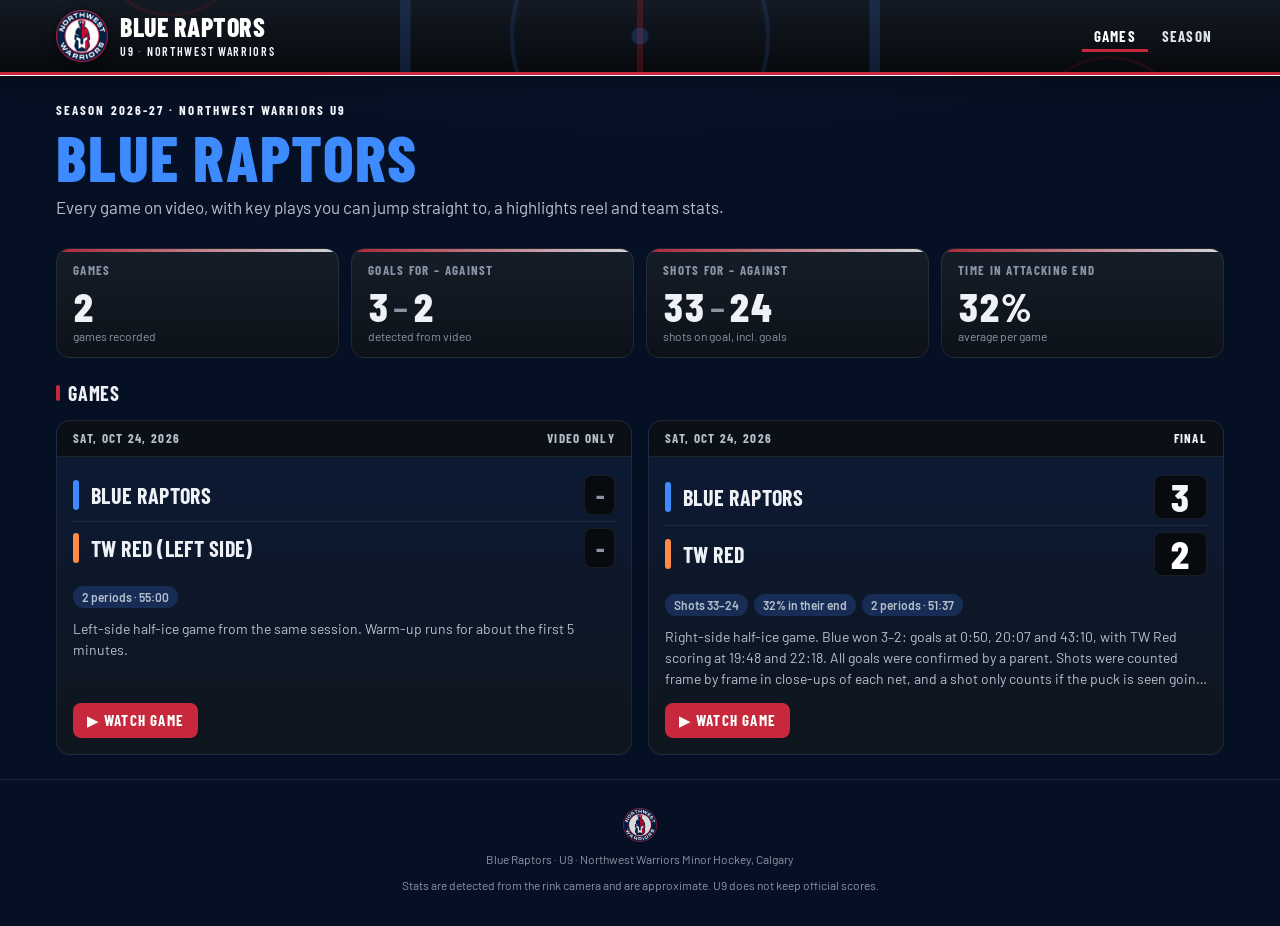
==== commit f91d2541: "Use the real Northwest Warriors logo and navy/red palette Co-Authored-By: Claude Opus 5.5 (1M contex" ====
--- a/index.html
+++ b/index.html
@@ -6,7 +6,7 @@
 <meta name="color-scheme" content="dark">
 <meta name="theme-color" content="#07090d">
 <title>Blue Raptors · U9 · Northwest Warriors</title>
-<link rel="icon" type="image/svg+xml" href="img/nw-warriors-logo.svg">
+<link rel="icon" type="image/png" href="img/favicon.png">
 <link rel="preconnect" href="https://fonts.googleapis.com">
 <link rel="preconnect" href="https://fonts.gstatic.com" crossorigin>
 <link rel="stylesheet" href="https://fonts.googleapis.com/css2?family=Barlow+Condensed:wght@500;600;700;800&amp;family=Barlow:wght@400;500;600;700&amp;display=swap">
@@ -16,7 +16,7 @@
 <header class="site-header">
   <div class="wrap">
     <a class="brand" href="./">
-      <img class="crest" src="img/nw-warriors-logo.svg" alt="Northwest Warriors" width="46" height="54">
+      <img class="crest" src="img/nw-warriors-logo.png" alt="Northwest Warriors" width="52" height="52">
       <span class="brand-text">
         <span class="brand-team" data-team-name>Blue Raptors</span>
         <span class="brand-sub">U9<span class="dot">&middot;</span>Northwest Warriors</span>
@@ -44,7 +44,7 @@
   </section>
 </main>
 <footer class="footer">
-  <img src="img/nw-warriors-logo.svg" alt="" width="34" height="40">
+  <img src="img/nw-warriors-logo.png" alt="" width="38" height="38">
   <span>Blue Raptors &middot; U9 &middot; Northwest Warriors Minor Hockey, Calgary</span>
   <span>Stats are detected from the rink camera and are approximate. U9 does not keep official scores.</span>
 </footer>
--- a/css/style.css
+++ b/css/style.css
@@ -2,15 +2,15 @@
    Brand: Warriors black / red / gold, with the team's blue for "us" in every chart. */
 :root {
   color-scheme: dark;
-  --page: #090d13;
-  --surface: #111821;
-  --surface-2: #18212d;
-  --surface-3: #212c3b;
+  --page: #061024;
+  --surface: #0b1a36;
+  --surface-2: #102344;
+  --surface-3: #172d55;
   --ink: #eef2f7;
   --ink-2: #b6c0cd;
   --muted: #8995a7;          /* 5.6:1 on --surface */
-  --grid: #222d3c;
-  --axis: #3a4a5f;
+  --grid: #1a2c4e;
+  --axis: #34496f;
   --border: rgba(255, 255, 255, 0.08);
   --border-2: rgba(255, 255, 255, 0.16);
   --us: #3d8bff;             /* our team (blue)  - categorical slot 1 */
@@ -18,13 +18,13 @@
   --us-wash: rgba(61, 139, 255, 0.26);
   --them-wash: rgba(255, 138, 71, 0.22);
   --neutral-zone: #5a6575;
-  --red: #d6202c;            /* Warriors red */
-  --red-hi: #ff3e4a;
-  --gold: #f2b705;           /* Warriors gold */
-  --gold-ink: #1b1400;
+  --red: #c8283c;            /* Warriors red (logo) */
+  --red-hi: #ff4a5e;
+  --gold: #f4f6fb;           /* Warriors white: highlight accent */
+  --gold-ink: #0a1e43;
   --accent: #7db6ff;         /* links */
   --accent-ink: #06101f;
-  --focus: #f2b705;
+  --focus: #ffffff;
   --warn-bg: #2c2410;
   --warn-ink: #ffe3a3;
   --radius: 14px;
@@ -67,7 +67,7 @@
 }
 .site-header .wrap, .site-header .wrap-wide { display: flex; align-items: center; gap: 12px; padding-top: 10px; padding-bottom: 10px; }
 .brand { display: flex; align-items: center; gap: 12px; color: inherit; text-decoration: none; min-width: 0; }
-.brand .crest { flex: none; width: 46px; height: auto; filter: drop-shadow(0 2px 6px rgba(0, 0, 0, .5)); }
+.brand .crest { flex: none; width: 52px; height: auto; filter: drop-shadow(0 2px 6px rgba(0, 0, 0, .5)); }
 .brand-text { display: flex; flex-direction: column; min-width: 0; line-height: 1; }
 .brand-team { font: 800 26px/1 var(--display); text-transform: uppercase; letter-spacing: .02em; white-space: nowrap; }
 .brand-sub { font: 600 12px/1.2 var(--display); text-transform: uppercase; letter-spacing: .14em; color: var(--gold); margin-top: 4px; white-space: nowrap; }
@@ -78,7 +78,7 @@
 .nav a[aria-current="page"] { color: #fff; box-shadow: inset 0 -3px 0 var(--red); border-radius: 8px 8px 0 0; }
 @media (max-width: 520px) {
   .brand { gap: 8px; }
-  .brand .crest { width: 36px; }
+  .brand .crest { width: 40px; }
   .brand-team { font-size: 20px; }
   .brand-sub { font-size: 10.5px; letter-spacing: .1em; }
   .nav a { padding: 8px 7px; font-size: 13px; letter-spacing: .05em; }
@@ -303,7 +303,7 @@
 .period-head .pj:hover { color: #fff; }
 .ev { position: relative; display: grid; grid-template-columns: 50px 22px minmax(0, 1fr) auto; gap: 2px 8px; align-items: center; width: 100%; text-align: left; font: inherit; color: inherit; background: transparent; border: 0; border-bottom: 1px solid var(--border); padding: 9px 14px; cursor: pointer; }
 .ev:hover { background: var(--surface-2); }
-.ev.active { background: linear-gradient(90deg, rgba(242, 183, 5, .16), rgba(242, 183, 5, .04)); }
+.ev.active { background: linear-gradient(90deg, rgba(200, 40, 60, .22), rgba(200, 40, 60, .05)); }
 .ev.active::before { content: ""; position: absolute; left: 0; top: 0; bottom: 0; width: 4px; background: var(--gold); }
 .ev.goal .what b { color: #fff; }
 .ev .time { font: 700 16px/1 var(--display); letter-spacing: .02em; color: var(--ink-2); }
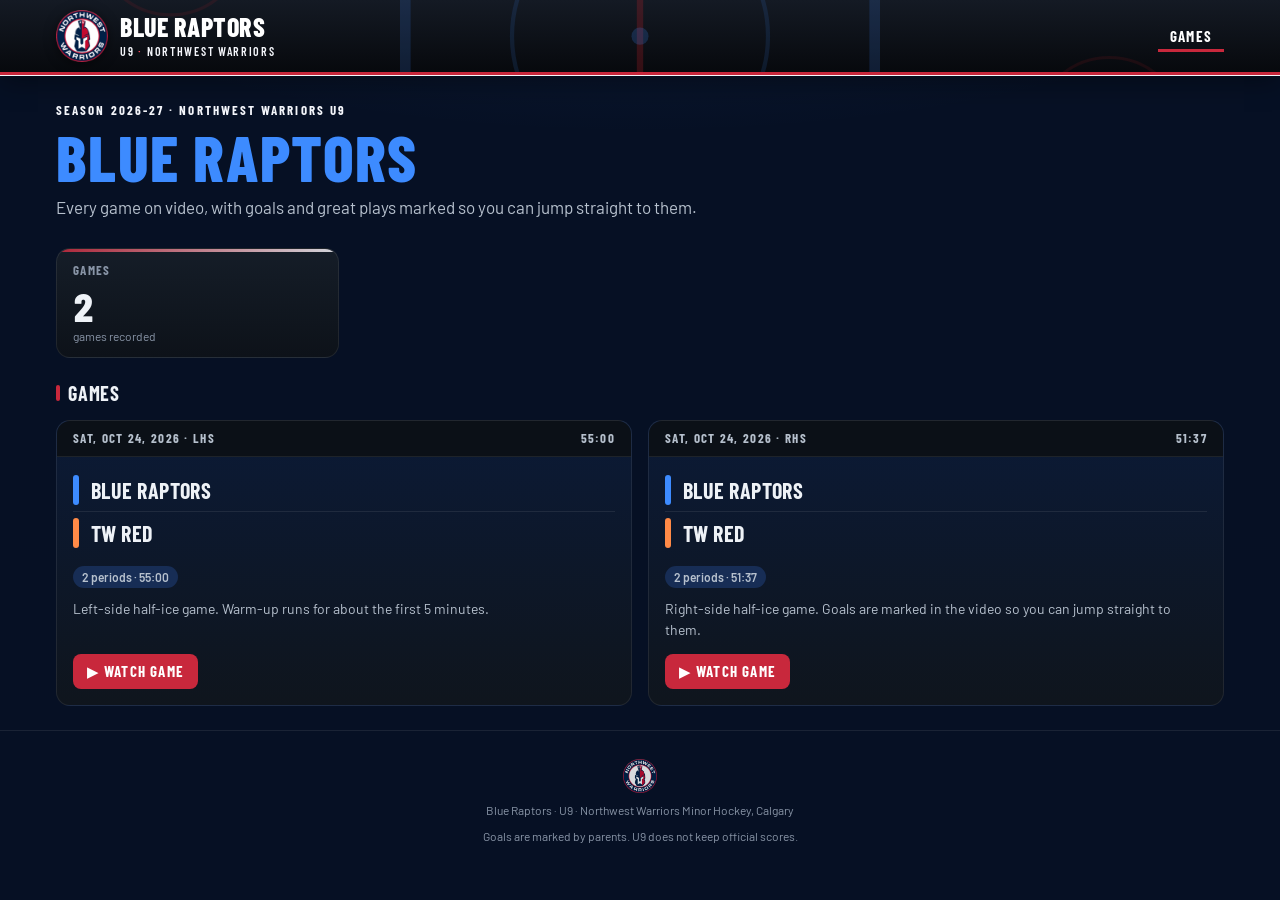
==== commit a7bf7aed: "Drop scores, shot counts and zone stats; goals are only marked in the video Removes score numbers, s" ====
--- a/index.html
+++ b/index.html
@@ -24,7 +24,6 @@
     </a>
     <nav class="nav" aria-label="Main">
       <a href="./" aria-current="page">Games</a>
-      <a href="season.html">Season</a>
     </nav>
   </div>
 </header>
@@ -32,7 +31,7 @@
   <section class="hero">
     <p class="kicker">Season 2026-27 &middot; Northwest Warriors U9</p>
     <h1><span class="accent" data-team-name>Blue Raptors</span></h1>
-    <p class="lede">Every game on video, with key plays you can jump straight to, a highlights reel and team stats.</p>
+    <p class="lede">Every game on video, with goals and great plays marked so you can jump straight to them.</p>
   </section>
   <section aria-labelledby="totals-h">
     <h2 id="totals-h" class="sr-only">Season totals</h2>
@@ -46,7 +45,7 @@
 <footer class="footer">
   <img src="img/nw-warriors-logo.png" alt="" width="38" height="38">
   <span>Blue Raptors &middot; U9 &middot; Northwest Warriors Minor Hockey, Calgary</span>
-  <span>Stats are detected from the rink camera and are approximate. U9 does not keep official scores.</span>
+  <span>Goals are marked by parents. U9 does not keep official scores.</span>
 </footer>
 <script src="js/common.js"></script>
 <script src="js/home.js"></script>
--- a/css/style.css
+++ b/css/style.css
@@ -444,3 +444,16 @@
 
 /* Video-only games: no analytics panels, key plays or highlights. */
 .no-stats .analytics, .no-stats #btn-hl, .no-stats .plays, .no-stats .ctl .kp, .no-stats .ctl .theatre, .no-stats .kbd-hint .kp { display: none; }
+
+/* Parents' tag bar under the player */
+.tagbar { display: flex; flex-wrap: wrap; align-items: center; gap: 8px; margin: 10px 0 0; }
+.tagbar .lbl { font: 600 12px/1 var(--display); letter-spacing: .12em; text-transform: uppercase; color: var(--muted); margin-right: 4px; }
+.tagbar .btn.tag { font-size: 13px; padding: 6px 12px; }
+.tagbar .btn.tag.us { border-color: var(--us); }
+.tagbar .btn.tag.them { border-color: var(--them); }
+.tagbar .btn.tag.play { border-color: var(--red); }
+.tagbar .btn.tag:disabled { opacity: .45; cursor: default; }
+.tagbar .hint { flex-basis: 100%; font-size: 12px; color: var(--muted); }
+
+/* Games without pixel-movement data: no pressure / zone panels or zone tile. */
+.no-activity .game-layout, .no-activity #sum-tiles { display: none; }
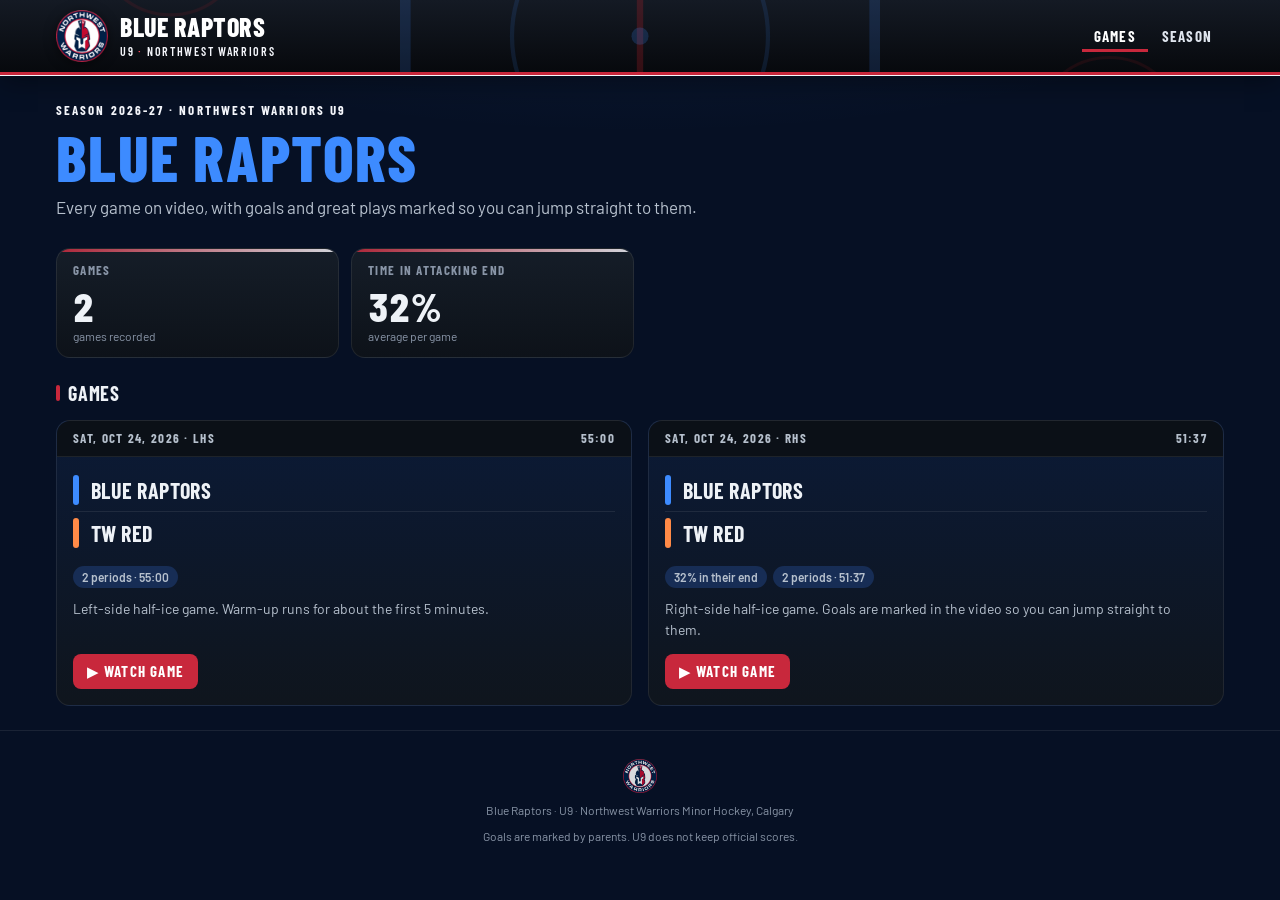
==== commit e76f82bc: "Restore pressure, zone time and possession on the right-side game Co-Authored-By: Claude Opus 5.5 (1" ====
--- a/index.html
+++ b/index.html
@@ -10,7 +10,7 @@
 <link rel="preconnect" href="https://fonts.googleapis.com">
 <link rel="preconnect" href="https://fonts.gstatic.com" crossorigin>
 <link rel="stylesheet" href="https://fonts.googleapis.com/css2?family=Barlow+Condensed:wght@500;600;700;800&amp;family=Barlow:wght@400;500;600;700&amp;display=swap">
-<link rel="stylesheet" href="css/style.css">
+<link rel="stylesheet" href="css/style.css?v=20261025b">
 </head>
 <body class="page-home">
 <header class="site-header">
@@ -24,6 +24,7 @@
     </a>
     <nav class="nav" aria-label="Main">
       <a href="./" aria-current="page">Games</a>
+      <a href="season.html">Season</a>
     </nav>
   </div>
 </header>
@@ -47,7 +48,7 @@
   <span>Blue Raptors &middot; U9 &middot; Northwest Warriors Minor Hockey, Calgary</span>
   <span>Goals are marked by parents. U9 does not keep official scores.</span>
 </footer>
-<script src="js/common.js"></script>
-<script src="js/home.js"></script>
+<script src="js/common.js?v=20261025b"></script>
+<script src="js/home.js?v=20261025b"></script>
 </body>
 </html>
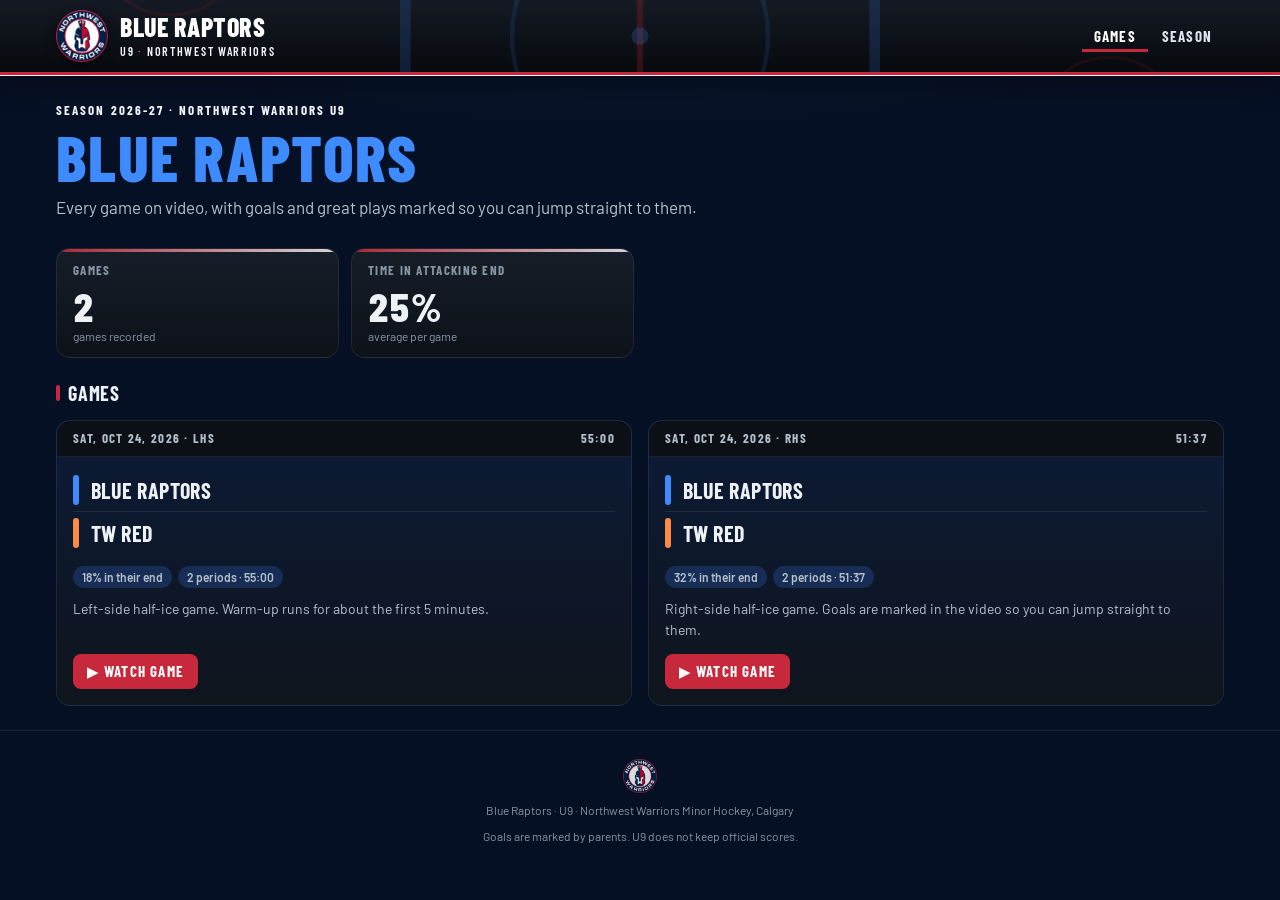
==== commit 30b201cc: "Add zone time and pressure to the left-side game from motion tracking Zones come from frame-differen" ====
--- a/index.html
+++ b/index.html
@@ -10,7 +10,7 @@
 <link rel="preconnect" href="https://fonts.googleapis.com">
 <link rel="preconnect" href="https://fonts.gstatic.com" crossorigin>
 <link rel="stylesheet" href="https://fonts.googleapis.com/css2?family=Barlow+Condensed:wght@500;600;700;800&amp;family=Barlow:wght@400;500;600;700&amp;display=swap">
-<link rel="stylesheet" href="css/style.css?v=20261025b">
+<link rel="stylesheet" href="css/style.css?v=20261025c">
 </head>
 <body class="page-home">
 <header class="site-header">
@@ -48,7 +48,7 @@
   <span>Blue Raptors &middot; U9 &middot; Northwest Warriors Minor Hockey, Calgary</span>
   <span>Goals are marked by parents. U9 does not keep official scores.</span>
 </footer>
-<script src="js/common.js?v=20261025b"></script>
-<script src="js/home.js?v=20261025b"></script>
+<script src="js/common.js?v=20261025c"></script>
+<script src="js/home.js?v=20261025c"></script>
 </body>
 </html>
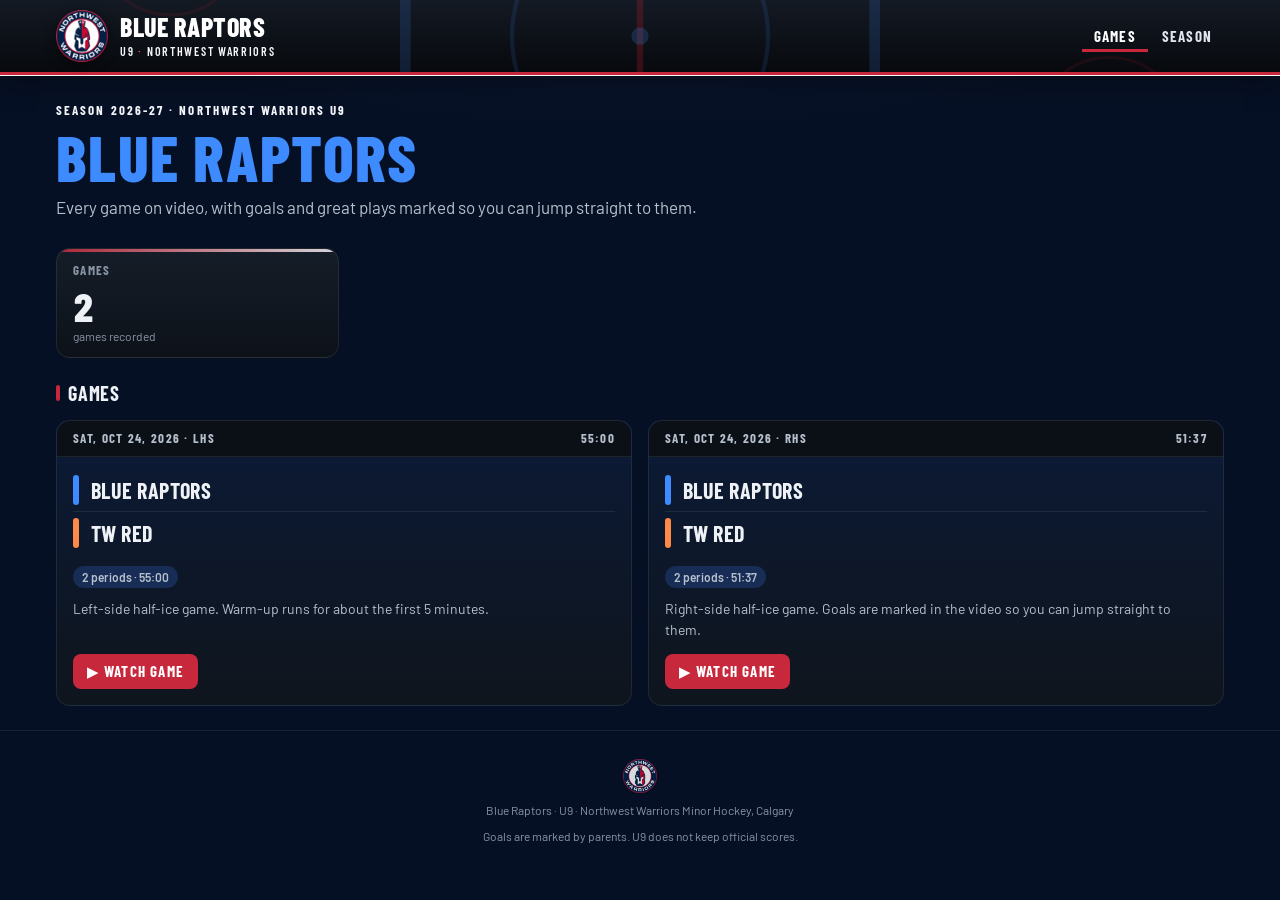
==== commit b698f703: "Remove the in-their-end percentage cards from the game summary and home page Co-Authored-By: Claude " ====
--- a/index.html
+++ b/index.html
@@ -10,7 +10,7 @@
 <link rel="preconnect" href="https://fonts.googleapis.com">
 <link rel="preconnect" href="https://fonts.gstatic.com" crossorigin>
 <link rel="stylesheet" href="https://fonts.googleapis.com/css2?family=Barlow+Condensed:wght@500;600;700;800&amp;family=Barlow:wght@400;500;600;700&amp;display=swap">
-<link rel="stylesheet" href="css/style.css?v=20261025c">
+<link rel="stylesheet" href="css/style.css?v=20261025d">
 </head>
 <body class="page-home">
 <header class="site-header">
@@ -48,7 +48,7 @@
   <span>Blue Raptors &middot; U9 &middot; Northwest Warriors Minor Hockey, Calgary</span>
   <span>Goals are marked by parents. U9 does not keep official scores.</span>
 </footer>
-<script src="js/common.js?v=20261025c"></script>
-<script src="js/home.js?v=20261025c"></script>
+<script src="js/common.js?v=20261025d"></script>
+<script src="js/home.js?v=20261025d"></script>
 </body>
 </html>
--- a/css/style.css
+++ b/css/style.css
@@ -456,4 +456,4 @@
 .tagbar .hint { flex-basis: 100%; font-size: 12px; color: var(--muted); }
 
 /* Games without pixel-movement data: no pressure / zone panels or zone tile. */
-.no-activity .game-layout, .no-activity #sum-tiles { display: none; }
+.no-activity .game-layout { display: none; }
